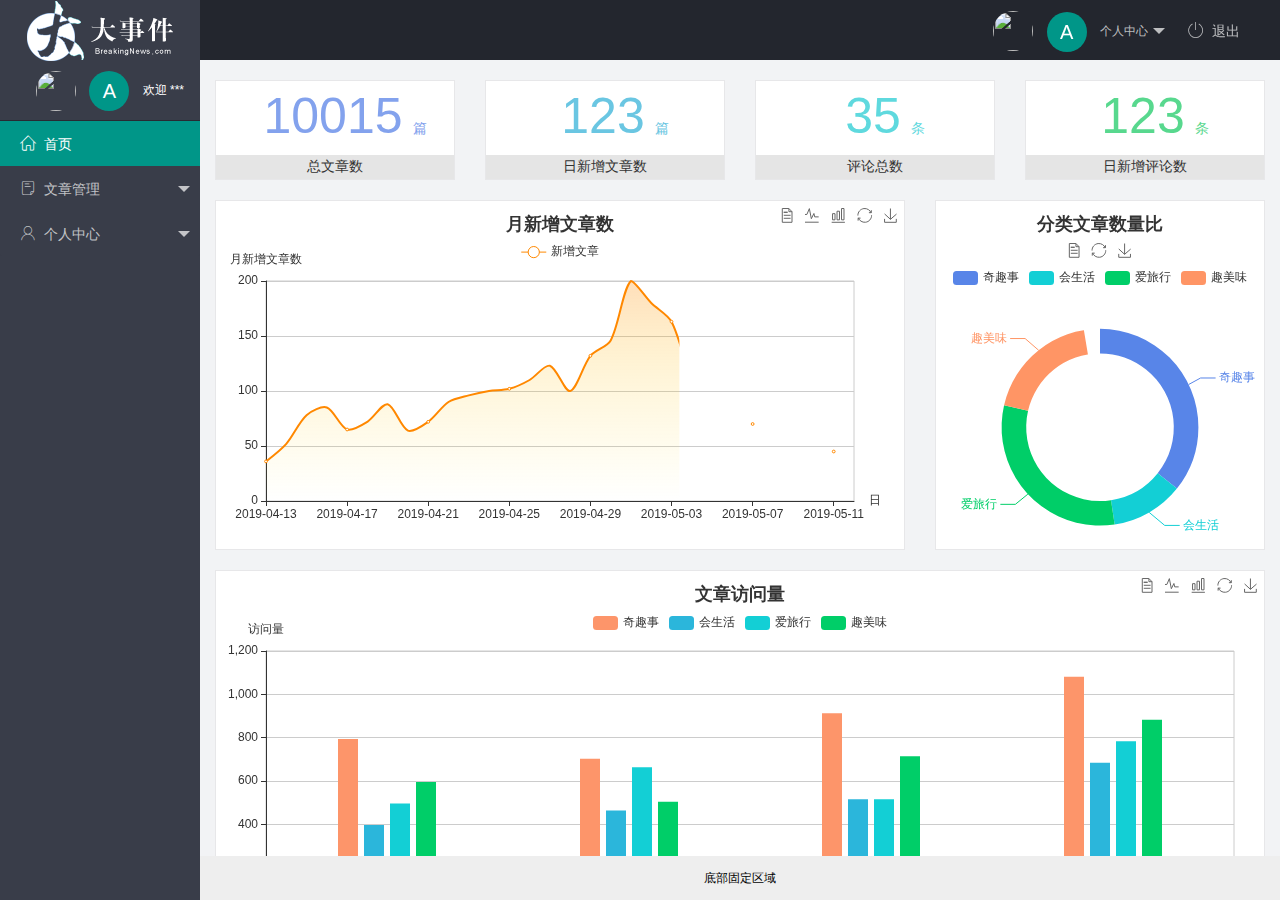
==== index.html @ 8ff50448 "完成了index.html的功能" ====
<!DOCTYPE html>
<html lang="en">

<head>
    <meta charset="UTF-8">
    <meta http-equiv="X-UA-Compatible" content="IE=edge">
    <meta name="viewport" content="width=device-width, initial-scale=1.0">
    <title>Document</title>
</head>

<body>
    <!DOCTYPE html>
    <html lang="en">

    <head>
        <meta charset="UTF-8" />
        <meta http-equiv="X-UA-Compatible" content="IE=edge" />
        <meta name="viewport" content="width=device-width, initial-scale=1.0" />
        <title>Document</title>
        <link rel="stylesheet" href="/assets/lib/layui/css/layui.css" />
        <link rel="stylesheet" href="/assets/fonts/iconfont.css">
        <link rel="stylesheet" href="/assets/css/index.css">
    </head>

    <body>
        <div class="layui-layout layui-layout-admin">
            <div class="layui-header">
                <div class="layui-logo layui-hide-xs layui-bg-black">
                    <img src="/assets/images/logo.png" alt="" />
                </div>

                <ul class="layui-nav layui-layout-right">
                    <li class="layui-nav-item layui-hide layui-show-md-inline-block">
                        <!-- 右侧导航栏上面头像 -->
                        <a href="javascript:;" class="userinfo">
                            <img src="http://t.cn/RCzsdCq" class="layui-nav-img" />
                            <span class="text-avatar">A</span>
                            个人中心
                        </a>
                        <dl class="layui-nav-child">
                            <dd><a href="">基本资料</a></dd>
                            <dd><a href="">更换头像</a></dd>
                            <dd><a href="">重置密码</a></dd>
                        </dl>
                    </li>
                    <li class="layui-nav-item" lay-header-event="menuRight" lay-unselect>
                        <a href="javascript:;" id="btnLogout"><span class="iconfont icon-tuichu"></span>退出</a>
                    </li>
                </ul>
            </div>

            <div class="layui-side layui-bg-black">
                <div class="layui-side-scroll">
                    <!-- 左侧侧边栏上面头像 -->
                    <div class="userinfo">
                        <img src="http://t.cn/RCzsdCq" class="layui-nav-img" />
                        <span class="text-avatar">A</span>
                        <span id="welcome">欢迎 ***</span>
                    </div>
                    <!-- 左侧导航区域（可配合layui已有的垂直导航） -->
                    <ul class="layui-nav layui-nav-tree" lay-shrink="all">
                        <li class="layui-nav-item layui-this"><a href="/home/dashboard.html" target="fm"><span
                                    class="iconfont icon-home"></span>首页</a></li>
                        <li class="layui-nav-item">
                            <a class="" href="javascript:;"><span class="iconfont icon-16"></span>文章管理</a>
                            <dl class="layui-nav-child">
                                <dd><a href="javascript:;"><i class="layui-icon layui-icon-app"></i>文章类别</a></dd>
                                <dd><a href="javascript:;"><i class="layui-icon layui-icon-app"></i>文章列表</a></dd>
                                <dd><a href="javascript:;"><i class="layui-icon layui-icon-app"></i>发布文章</a></dd>
                            </dl>
                        </li>
                        <li class="layui-nav-item">
                            <a href="javascript:;"><span class="iconfont icon-user"></span>个人中心</a>
                            <dl class="layui-nav-child">
                                <dd><a href="javascript:;"><i class="layui-icon layui-icon-app"></i>基本资料</a></dd>
                                <dd><a href="javascript:;"><i class="layui-icon layui-icon-app"></i>更换头像</a></dd>
                                <dd><a href="javascript:;"><i class="layui-icon layui-icon-app"></i>重置密码</a></dd>
                            </dl>
                        </li>
                    </ul>
                </div>
            </div>

            <div class="layui-body">
                <!-- 内容主体区域 -->
                <iframe name="fm" src="/home/dashboard.html" frameborder="0"></iframe>
            </div>

            <div class="layui-footer">
                <!-- 底部固定区域 -->
                底部固定区域
            </div>
        </div>
        <script src="/assets/lib/layui/layui.all.js"></script>
        <script src="/assets/lib/jquery.js"></script>
        <script src="/assets/js/baseAPI.js"></script>
        <script src="/assets/js/index.js"></script>
    </body>

    </html>
</body>

</html>
---- assets/lib/layui/css/layui.css ----
/** layui-v2.5.5 MIT License By https://www.layui.com */
 .layui-inline,img{display:inline-block;vertical-align:middle}h1,h2,h3,h4,h5,h6{font-weight:400}.layui-edge,.layui-header,.layui-inline,.layui-main{position:relative}.layui-body,.layui-edge,.layui-elip{overflow:hidden}.layui-btn,.layui-edge,.layui-inline,img{vertical-align:middle}.layui-btn,.layui-disabled,.layui-icon,.layui-unselect{-moz-user-select:none;-webkit-user-select:none;-ms-user-select:none}.layui-elip,.layui-form-checkbox span,.layui-form-pane .layui-form-label{text-overflow:ellipsis;white-space:nowrap}.layui-breadcrumb,.layui-tree-btnGroup{visibility:hidden}blockquote,body,button,dd,div,dl,dt,form,h1,h2,h3,h4,h5,h6,input,li,ol,p,pre,td,textarea,th,ul{margin:0;padding:0;-webkit-tap-highlight-color:rgba(0,0,0,0)}a:active,a:hover{outline:0}img{border:none}li{list-style:none}table{border-collapse:collapse;border-spacing:0}h4,h5,h6{font-size:100%}button,input,optgroup,option,select,textarea{font-family:inherit;font-size:inherit;font-style:inherit;font-weight:inherit;outline:0}pre{white-space:pre-wrap;white-space:-moz-pre-wrap;white-space:-pre-wrap;white-space:-o-pre-wrap;word-wrap:break-word}body{line-height:24px;font:14px Helvetica Neue,Helvetica,PingFang SC,Tahoma,Arial,sans-serif}hr{height:1px;margin:10px 0;border:0;clear:both}a{color:#333;text-decoration:none}a:hover{color:#777}a cite{font-style:normal;*cursor:pointer}.layui-border-box,.layui-border-box *{box-sizing:border-box}.layui-box,.layui-box *{box-sizing:content-box}.layui-clear{clear:both;*zoom:1}.layui-clear:after{content:'\20';clear:both;*zoom:1;display:block;height:0}.layui-inline{*display:inline;*zoom:1}.layui-edge{display:inline-block;width:0;height:0;border-width:6px;border-style:dashed;border-color:transparent}.layui-edge-top{top:-4px;border-bottom-color:#999;border-bottom-style:solid}.layui-edge-right{border-left-color:#999;border-left-style:solid}.layui-edge-bottom{top:2px;border-top-color:#999;border-top-style:solid}.layui-edge-left{border-right-color:#999;border-right-style:solid}.layui-disabled,.layui-disabled:hover{color:#d2d2d2!important;cursor:not-allowed!important}.layui-circle{border-radius:100%}.layui-show{display:block!important}.layui-hide{display:none!important}@font-face{font-family:layui-icon;src:url(../font/iconfont.eot?v=250);src:url(../font/iconfont.eot?v=250#iefix) format('embedded-opentype'),url(../font/iconfont.woff2?v=250) format('woff2'),url(../font/iconfont.woff?v=250) format('woff'),url(../font/iconfont.ttf?v=250) format('truetype'),url(../font/iconfont.svg?v=250#layui-icon) format('svg')}.layui-icon{font-family:layui-icon!important;font-size:16px;font-style:normal;-webkit-font-smoothing:antialiased;-moz-osx-font-smoothing:grayscale}.layui-icon-reply-fill:before{content:"\e611"}.layui-icon-set-fill:before{content:"\e614"}.layui-icon-menu-fill:before{content:"\e60f"}.layui-icon-search:before{content:"\e615"}.layui-icon-share:before{content:"\e641"}.layui-icon-set-sm:before{content:"\e620"}.layui-icon-engine:before{content:"\e628"}.layui-icon-close:before{content:"\1006"}.layui-icon-close-fill:before{content:"\1007"}.layui-icon-chart-screen:before{content:"\e629"}.layui-icon-star:before{content:"\e600"}.layui-icon-circle-dot:before{content:"\e617"}.layui-icon-chat:before{content:"\e606"}.layui-icon-release:before{content:"\e609"}.layui-icon-list:before{content:"\e60a"}.layui-icon-chart:before{content:"\e62c"}.layui-icon-ok-circle:before{content:"\1005"}.layui-icon-layim-theme:before{content:"\e61b"}.layui-icon-table:before{content:"\e62d"}.layui-icon-right:before{content:"\e602"}.layui-icon-left:before{content:"\e603"}.layui-icon-cart-simple:before{content:"\e698"}.layui-icon-face-cry:before{content:"\e69c"}.layui-icon-face-smile:before{content:"\e6af"}.layui-icon-survey:before{content:"\e6b2"}.layui-icon-tree:before{content:"\e62e"}.layui-icon-upload-circle:before{content:"\e62f"}.layui-icon-add-circle:before{content:"\e61f"}.layui-icon-download-circle:before{content:"\e601"}.layui-icon-templeate-1:before{content:"\e630"}.layui-icon-util:before{content:"\e631"}.layui-icon-face-surprised:before{content:"\e664"}.layui-icon-edit:before{content:"\e642"}.layui-icon-speaker:before{content:"\e645"}.layui-icon-down:before{content:"\e61a"}.layui-icon-file:before{content:"\e621"}.layui-icon-layouts:before{content:"\e632"}.layui-icon-rate-half:before{content:"\e6c9"}.layui-icon-add-circle-fine:before{content:"\e608"}.layui-icon-prev-circle:before{content:"\e633"}.layui-icon-read:before{content:"\e705"}.layui-icon-404:before{content:"\e61c"}.layui-icon-carousel:before{content:"\e634"}.layui-icon-help:before{content:"\e607"}.layui-icon-code-circle:before{content:"\e635"}.layui-icon-water:before{content:"\e636"}.layui-icon-username:before{content:"\e66f"}.layui-icon-find-fill:before{content:"\e670"}.layui-icon-about:before{content:"\e60b"}.layui-icon-location:before{content:"\e715"}.layui-icon-up:before{content:"\e619"}.layui-icon-pause:before{content:"\e651"}.layui-icon-date:before{content:"\e637"}.layui-icon-layim-uploadfile:before{content:"\e61d"}.layui-icon-delete:before{content:"\e640"}.layui-icon-play:before{content:"\e652"}.layui-icon-top:before{content:"\e604"}.layui-icon-friends:before{content:"\e612"}.layui-icon-refresh-3:before{content:"\e9aa"}.layui-icon-ok:before{content:"\e605"}.layui-icon-layer:before{content:"\e638"}.layui-icon-face-smile-fine:before{content:"\e60c"}.layui-icon-dollar:before{content:"\e659"}.layui-icon-group:before{content:"\e613"}.layui-icon-layim-download:before{content:"\e61e"}.layui-icon-picture-fine:before{content:"\e60d"}.layui-icon-link:before{content:"\e64c"}.layui-icon-diamond:before{content:"\e735"}.layui-icon-log:before{content:"\e60e"}.layui-icon-rate-solid:before{content:"\e67a"}.layui-icon-fonts-del:before{content:"\e64f"}.layui-icon-unlink:before{content:"\e64d"}.layui-icon-fonts-clear:before{content:"\e639"}.layui-icon-triangle-r:before{content:"\e623"}.layui-icon-circle:before{content:"\e63f"}.layui-icon-radio:before{content:"\e643"}.layui-icon-align-center:before{content:"\e647"}.layui-icon-align-right:before{content:"\e648"}.layui-icon-align-left:before{content:"\e649"}.layui-icon-loading-1:before{content:"\e63e"}.layui-icon-return:before{content:"\e65c"}.layui-icon-fonts-strong:before{content:"\e62b"}.layui-icon-upload:before{content:"\e67c"}.layui-icon-dialogue:before{content:"\e63a"}.layui-icon-video:before{content:"\e6ed"}.layui-icon-headset:before{content:"\e6fc"}.layui-icon-cellphone-fine:before{content:"\e63b"}.layui-icon-add-1:before{content:"\e654"}.layui-icon-face-smile-b:before{content:"\e650"}.layui-icon-fonts-html:before{content:"\e64b"}.layui-icon-form:before{content:"\e63c"}.layui-icon-cart:before{content:"\e657"}.layui-icon-camera-fill:before{content:"\e65d"}.layui-icon-tabs:before{content:"\e62a"}.layui-icon-fonts-code:before{content:"\e64e"}.layui-icon-fire:before{content:"\e756"}.layui-icon-set:before{content:"\e716"}.layui-icon-fonts-u:before{content:"\e646"}.layui-icon-triangle-d:before{content:"\e625"}.layui-icon-tips:before{content:"\e702"}.layui-icon-picture:before{content:"\e64a"}.layui-icon-more-vertical:before{content:"\e671"}.layui-icon-flag:before{content:"\e66c"}.layui-icon-loading:before{content:"\e63d"}.layui-icon-fonts-i:before{content:"\e644"}.layui-icon-refresh-1:before{content:"\e666"}.layui-icon-rmb:before{content:"\e65e"}.layui-icon-home:before{content:"\e68e"}.layui-icon-user:before{content:"\e770"}.layui-icon-notice:before{content:"\e667"}.layui-icon-login-weibo:before{content:"\e675"}.layui-icon-voice:before{content:"\e688"}.layui-icon-upload-drag:before{content:"\e681"}.layui-icon-login-qq:before{content:"\e676"}.layui-icon-snowflake:before{content:"\e6b1"}.layui-icon-file-b:before{content:"\e655"}.layui-icon-template:before{content:"\e663"}.layui-icon-auz:before{content:"\e672"}.layui-icon-console:before{content:"\e665"}.layui-icon-app:before{content:"\e653"}.layui-icon-prev:before{content:"\e65a"}.layui-icon-website:before{content:"\e7ae"}.layui-icon-next:before{content:"\e65b"}.layui-icon-component:before{content:"\e857"}.layui-icon-more:before{content:"\e65f"}.layui-icon-login-wechat:before{content:"\e677"}.layui-icon-shrink-right:before{content:"\e668"}.layui-icon-spread-left:before{content:"\e66b"}.layui-icon-camera:before{content:"\e660"}.layui-icon-note:before{content:"\e66e"}.layui-icon-refresh:before{content:"\e669"}.layui-icon-female:before{content:"\e661"}.layui-icon-male:before{content:"\e662"}.layui-icon-password:before{content:"\e673"}.layui-icon-senior:before{content:"\e674"}.layui-icon-theme:before{content:"\e66a"}.layui-icon-tread:before{content:"\e6c5"}.layui-icon-praise:before{content:"\e6c6"}.layui-icon-star-fill:before{content:"\e658"}.layui-icon-rate:before{content:"\e67b"}.layui-icon-template-1:before{content:"\e656"}.layui-icon-vercode:before{content:"\e679"}.layui-icon-cellphone:before{content:"\e678"}.layui-icon-screen-full:before{content:"\e622"}.layui-icon-screen-restore:before{content:"\e758"}.layui-icon-cols:before{content:"\e610"}.layui-icon-export:before{content:"\e67d"}.layui-icon-print:before{content:"\e66d"}.layui-icon-slider:before{content:"\e714"}.layui-icon-addition:before{content:"\e624"}.layui-icon-subtraction:before{content:"\e67e"}.layui-icon-service:before{content:"\e626"}.layui-icon-transfer:before{content:"\e691"}.layui-main{width:1140px;margin:0 auto}.layui-header{z-index:1000;height:60px}.layui-header a:hover{transition:all .5s;-webkit-transition:all .5s}.layui-side{position:fixed;left:0;top:0;bottom:0;z-index:999;width:200px;overflow-x:hidden}.layui-side-scroll{position:relative;width:220px;height:100%;overflow-x:hidden}.layui-body{position:absolute;left:200px;right:0;top:0;bottom:0;z-index:998;width:auto;overflow-y:auto;box-sizing:border-box}.layui-layout-body{overflow:hidden}.layui-layout-admin .layui-header{background-color:#23262E}.layui-layout-admin .layui-side{top:60px;width:200px;overflow-x:hidden}.layui-layout-admin .layui-body{position:fixed;top:60px;bottom:44px}.layui-layout-admin .layui-main{width:auto;margin:0 15px}.layui-layout-admin .layui-footer{position:fixed;left:200px;right:0;bottom:0;height:44px;line-height:44px;padding:0 15px;background-color:#eee}.layui-layout-admin .layui-logo{position:absolute;left:0;top:0;width:200px;height:100%;line-height:60px;text-align:center;color:#009688;font-size:16px}.layui-layout-admin .layui-header .layui-nav{background:0 0}.layui-layout-left{position:absolute!important;left:200px;top:0}.layui-layout-right{position:absolute!important;right:0;top:0}.layui-container{position:relative;margin:0 auto;padding:0 15px;box-sizing:border-box}.layui-fluid{position:relative;margin:0 auto;padding:0 15px}.layui-row:after,.layui-row:before{content:'';display:block;clear:both}.layui-col-lg1,.layui-col-lg10,.layui-col-lg11,.layui-col-lg12,.layui-col-lg2,.layui-col-lg3,.layui-col-lg4,.layui-col-lg5,.layui-col-lg6,.layui-col-lg7,.layui-col-lg8,.layui-col-lg9,.layui-col-md1,.layui-col-md10,.layui-col-md11,.layui-col-md12,.layui-col-md2,.layui-col-md3,.layui-col-md4,.layui-col-md5,.layui-col-md6,.layui-col-md7,.layui-col-md8,.layui-col-md9,.layui-col-sm1,.layui-col-sm10,.layui-col-sm11,.layui-col-sm12,.layui-col-sm2,.layui-col-sm3,.layui-col-sm4,.layui-col-sm5,.layui-col-sm6,.layui-col-sm7,.layui-col-sm8,.layui-col-sm9,.layui-col-xs1,.layui-col-xs10,.layui-col-xs11,.layui-col-xs12,.layui-col-xs2,.layui-col-xs3,.layui-col-xs4,.layui-col-xs5,.layui-col-xs6,.layui-col-xs7,.layui-col-xs8,.layui-col-xs9{position:relative;display:block;box-sizing:border-box}.layui-col-xs1,.layui-col-xs10,.layui-col-xs11,.layui-col-xs12,.layui-col-xs2,.layui-col-xs3,.layui-col-xs4,.layui-col-xs5,.layui-col-xs6,.layui-col-xs7,.layui-col-xs8,.layui-col-xs9{float:left}.layui-col-xs1{width:8.33333333%}.layui-col-xs2{width:16.66666667%}.layui-col-xs3{width:25%}.layui-col-xs4{width:33.33333333%}.layui-col-xs5{width:41.66666667%}.layui-col-xs6{width:50%}.layui-col-xs7{width:58.33333333%}.layui-col-xs8{width:66.66666667%}.layui-col-xs9{width:75%}.layui-col-xs10{width:83.33333333%}.layui-col-xs11{width:91.66666667%}.layui-col-xs12{width:100%}.layui-col-xs-offset1{margin-left:8.33333333%}.layui-col-xs-offset2{margin-left:16.66666667%}.layui-col-xs-offset3{margin-left:25%}.layui-col-xs-offset4{margin-left:33.33333333%}.layui-col-xs-offset5{margin-left:41.66666667%}.layui-col-xs-offset6{margin-left:50%}.layui-col-xs-offset7{margin-left:58.33333333%}.layui-col-xs-offset8{margin-left:66.66666667%}.layui-col-xs-offset9{margin-left:75%}.layui-col-xs-offset10{margin-left:83.33333333%}.layui-col-xs-offset11{margin-left:91.66666667%}.layui-col-xs-offset12{margin-left:100%}@media screen and (max-width:768px){.layui-hide-xs{display:none!important}.layui-show-xs-block{display:block!important}.layui-show-xs-inline{display:inline!important}.layui-show-xs-inline-block{display:inline-block!important}}@media screen and (min-width:768px){.layui-container{width:750px}.layui-hide-sm{display:none!important}.layui-show-sm-block{display:block!important}.layui-show-sm-inline{display:inline!important}.layui-show-sm-inline-block{display:inline-block!important}.layui-col-sm1,.layui-col-sm10,.layui-col-sm11,.layui-col-sm12,.layui-col-sm2,.layui-col-sm3,.layui-col-sm4,.layui-col-sm5,.layui-col-sm6,.layui-col-sm7,.layui-col-sm8,.layui-col-sm9{float:left}.layui-col-sm1{width:8.33333333%}.layui-col-sm2{width:16.66666667%}.layui-col-sm3{width:25%}.layui-col-sm4{width:33.33333333%}.layui-col-sm5{width:41.66666667%}.layui-col-sm6{width:50%}.layui-col-sm7{width:58.33333333%}.layui-col-sm8{width:66.66666667%}.layui-col-sm9{width:75%}.layui-col-sm10{width:83.33333333%}.layui-col-sm11{width:91.66666667%}.layui-col-sm12{width:100%}.layui-col-sm-offset1{margin-left:8.33333333%}.layui-col-sm-offset2{margin-left:16.66666667%}.layui-col-sm-offset3{margin-left:25%}.layui-col-sm-offset4{margin-left:33.33333333%}.layui-col-sm-offset5{margin-left:41.66666667%}.layui-col-sm-offset6{margin-left:50%}.layui-col-sm-offset7{margin-left:58.33333333%}.layui-col-sm-offset8{margin-left:66.66666667%}.layui-col-sm-offset9{margin-left:75%}.layui-col-sm-offset10{margin-left:83.33333333%}.layui-col-sm-offset11{margin-left:91.66666667%}.layui-col-sm-offset12{margin-left:100%}}@media screen and (min-width:992px){.layui-container{width:970px}.layui-hide-md{display:none!important}.layui-show-md-block{display:block!important}.layui-show-md-inline{display:inline!important}.layui-show-md-inline-block{display:inline-block!important}.layui-col-md1,.layui-col-md10,.layui-col-md11,.layui-col-md12,.layui-col-md2,.layui-col-md3,.layui-col-md4,.layui-col-md5,.layui-col-md6,.layui-col-md7,.layui-col-md8,.layui-col-md9{float:left}.layui-col-md1{width:8.33333333%}.layui-col-md2{width:16.66666667%}.layui-col-md3{width:25%}.layui-col-md4{width:33.33333333%}.layui-col-md5{width:41.66666667%}.layui-col-md6{width:50%}.layui-col-md7{width:58.33333333%}.layui-col-md8{width:66.66666667%}.layui-col-md9{width:75%}.layui-col-md10{width:83.33333333%}.layui-col-md11{width:91.66666667%}.layui-col-md12{width:100%}.layui-col-md-offset1{margin-left:8.33333333%}.layui-col-md-offset2{margin-left:16.66666667%}.layui-col-md-offset3{margin-left:25%}.layui-col-md-offset4{margin-left:33.33333333%}.layui-col-md-offset5{margin-left:41.66666667%}.layui-col-md-offset6{margin-left:50%}.layui-col-md-offset7{margin-left:58.33333333%}.layui-col-md-offset8{margin-left:66.66666667%}.layui-col-md-offset9{margin-left:75%}.layui-col-md-offset10{margin-left:83.33333333%}.layui-col-md-offset11{margin-left:91.66666667%}.layui-col-md-offset12{margin-left:100%}}@media screen and (min-width:1200px){.layui-container{width:1170px}.layui-hide-lg{display:none!important}.layui-show-lg-block{display:block!important}.layui-show-lg-inline{display:inline!important}.layui-show-lg-inline-block{display:inline-block!important}.layui-col-lg1,.layui-col-lg10,.layui-col-lg11,.layui-col-lg12,.layui-col-lg2,.layui-col-lg3,.layui-col-lg4,.layui-col-lg5,.layui-col-lg6,.layui-col-lg7,.layui-col-lg8,.layui-col-lg9{float:left}.layui-col-lg1{width:8.33333333%}.layui-col-lg2{width:16.66666667%}.layui-col-lg3{width:25%}.layui-col-lg4{width:33.33333333%}.layui-col-lg5{width:41.66666667%}.layui-col-lg6{width:50%}.layui-col-lg7{width:58.33333333%}.layui-col-lg8{width:66.66666667%}.layui-col-lg9{width:75%}.layui-col-lg10{width:83.33333333%}.layui-col-lg11{width:91.66666667%}.layui-col-lg12{width:100%}.layui-col-lg-offset1{margin-left:8.33333333%}.layui-col-lg-offset2{margin-left:16.66666667%}.layui-col-lg-offset3{margin-left:25%}.layui-col-lg-offset4{margin-left:33.33333333%}.layui-col-lg-offset5{margin-left:41.66666667%}.layui-col-lg-offset6{margin-left:50%}.layui-col-lg-offset7{margin-left:58.33333333%}.layui-col-lg-offset8{margin-left:66.66666667%}.layui-col-lg-offset9{margin-left:75%}.layui-col-lg-offset10{margin-left:83.33333333%}.layui-col-lg-offset11{margin-left:91.66666667%}.layui-col-lg-offset12{margin-left:100%}}.layui-col-space1{margin:-.5px}.layui-col-space1>*{padding:.5px}.layui-col-space3{margin:-1.5px}.layui-col-space3>*{padding:1.5px}.layui-col-space5{margin:-2.5px}.layui-col-space5>*{padding:2.5px}.layui-col-space8{margin:-3.5px}.layui-col-space8>*{padding:3.5px}.layui-col-space10{margin:-5px}.layui-col-space10>*{padding:5px}.layui-col-space12{margin:-6px}.layui-col-space12>*{padding:6px}.layui-col-space15{margin:-7.5px}.layui-col-space15>*{padding:7.5px}.layui-col-space18{margin:-9px}.layui-col-space18>*{padding:9px}.layui-col-space20{margin:-10px}.layui-col-space20>*{padding:10px}.layui-col-space22{margin:-11px}.layui-col-space22>*{padding:11px}.layui-col-space25{margin:-12.5px}.layui-col-space25>*{padding:12.5px}.layui-col-space30{margin:-15px}.layui-col-space30>*{padding:15px}.layui-btn,.layui-input,.layui-select,.layui-textarea,.layui-upload-button{outline:0;-webkit-appearance:none;transition:all .3s;-webkit-transition:all .3s;box-sizing:border-box}.layui-elem-quote{margin-bottom:10px;padding:15px;line-height:22px;border-left:5px solid #009688;border-radius:0 2px 2px 0;background-color:#f2f2f2}.layui-quote-nm{border-style:solid;border-width:1px 1px 1px 5px;background:0 0}.layui-elem-field{margin-bottom:10px;padding:0;border-width:1px;border-style:solid}.layui-elem-field legend{margin-left:20px;padding:0 10px;font-size:20px;font-weight:300}.layui-field-title{margin:10px 0 20px;border-width:1px 0 0}.layui-field-box{padding:10px 15px}.layui-field-title .layui-field-box{padding:10px 0}.layui-progress{position:relative;height:6px;border-radius:20px;background-color:#e2e2e2}.layui-progress-bar{position:absolute;left:0;top:0;width:0;max-width:100%;height:6px;border-radius:20px;text-align:right;background-color:#5FB878;transition:all .3s;-webkit-transition:all .3s}.layui-progress-big,.layui-progress-big .layui-progress-bar{height:18px;line-height:18px}.layui-progress-text{position:relative;top:-20px;line-height:18px;font-size:12px;color:#666}.layui-progress-big .layui-progress-text{position:static;padding:0 10px;color:#fff}.layui-collapse{border-width:1px;border-style:solid;border-radius:2px}.layui-colla-content,.layui-colla-item{border-top-width:1px;border-top-style:solid}.layui-colla-item:first-child{border-top:none}.layui-colla-title{position:relative;height:42px;line-height:42px;padding:0 15px 0 35px;color:#333;background-color:#f2f2f2;cursor:pointer;font-size:14px;overflow:hidden}.layui-colla-content{display:none;padding:10px 15px;line-height:22px;color:#666}.layui-colla-icon{position:absolute;left:15px;top:0;font-size:14px}.layui-card{margin-bottom:15px;border-radius:2px;background-color:#fff;box-shadow:0 1px 2px 0 rgba(0,0,0,.05)}.layui-card:last-child{margin-bottom:0}.layui-card-header{position:relative;height:42px;line-height:42px;padding:0 15px;border-bottom:1px solid #f6f6f6;color:#333;border-radius:2px 2px 0 0;font-size:14px}.layui-bg-black,.layui-bg-blue,.layui-bg-cyan,.layui-bg-green,.layui-bg-orange,.layui-bg-red{color:#fff!important}.layui-card-body{position:relative;padding:10px 15px;line-height:24px}.layui-card-body[pad15]{padding:15px}.layui-card-body[pad20]{padding:20px}.layui-card-body .layui-table{margin:5px 0}.layui-card .layui-tab{margin:0}.layui-panel-window{position:relative;padding:15px;border-radius:0;border-top:5px solid #E6E6E6;background-color:#fff}.layui-auxiliar-moving{position:fixed;left:0;right:0;top:0;bottom:0;width:100%;height:100%;background:0 0;z-index:9999999999}.layui-form-label,.layui-form-mid,.layui-form-select,.layui-input-block,.layui-input-inline,.layui-textarea{position:relative}.layui-bg-red{background-color:#FF5722!important}.layui-bg-orange{background-color:#FFB800!important}.layui-bg-green{background-color:#009688!important}.layui-bg-cyan{background-color:#2F4056!important}.layui-bg-blue{background-color:#1E9FFF!important}.layui-bg-black{background-color:#393D49!important}.layui-bg-gray{background-color:#eee!important;color:#666!important}.layui-badge-rim,.layui-colla-content,.layui-colla-item,.layui-collapse,.layui-elem-field,.layui-form-pane .layui-form-item[pane],.layui-form-pane .layui-form-label,.layui-input,.layui-layedit,.layui-layedit-tool,.layui-quote-nm,.layui-select,.layui-tab-bar,.layui-tab-card,.layui-tab-title,.layui-tab-title .layui-this:after,.layui-textarea{border-color:#e6e6e6}.layui-timeline-item:before,hr{background-color:#e6e6e6}.layui-text{line-height:22px;font-size:14px;color:#666}.layui-text h1,.layui-text h2,.layui-text h3{font-weight:500;color:#333}.layui-text h1{font-size:30px}.layui-text h2{font-size:24px}.layui-text h3{font-size:18px}.layui-text a:not(.layui-btn){color:#01AAED}.layui-text a:not(.layui-btn):hover{text-decoration:underline}.layui-text ul{padding:5px 0 5px 15px}.layui-text ul li{margin-top:5px;list-style-type:disc}.layui-text em,.layui-word-aux{color:#999!important;padding:0 5px!important}.layui-btn{display:inline-block;height:38px;line-height:38px;padding:0 18px;background-color:#009688;color:#fff;white-space:nowrap;text-align:center;font-size:14px;border:none;border-radius:2px;cursor:pointer}.layui-btn:hover{opacity:.8;filter:alpha(opacity=80);color:#fff}.layui-btn:active{opacity:1;filter:alpha(opacity=100)}.layui-btn+.layui-btn{margin-left:10px}.layui-btn-container{font-size:0}.layui-btn-container .layui-btn{margin-right:10px;margin-bottom:10px}.layui-btn-container .layui-btn+.layui-btn{margin-left:0}.layui-table .layui-btn-container .layui-btn{margin-bottom:9px}.layui-btn-radius{border-radius:100px}.layui-btn .layui-icon{margin-right:3px;font-size:18px;vertical-align:bottom;vertical-align:middle\9}.layui-btn-primary{border:1px solid #C9C9C9;background-color:#fff;color:#555}.layui-btn-primary:hover{border-color:#009688;color:#333}.layui-btn-normal{background-color:#1E9FFF}.layui-btn-warm{background-color:#FFB800}.layui-btn-danger{background-color:#FF5722}.layui-btn-checked{background-color:#5FB878}.layui-btn-disabled,.layui-btn-disabled:active,.layui-btn-disabled:hover{border:1px solid #e6e6e6;background-color:#FBFBFB;color:#C9C9C9;cursor:not-allowed;opacity:1}.layui-btn-lg{height:44px;line-height:44px;padding:0 25px;font-size:16px}.layui-btn-sm{height:30px;line-height:30px;padding:0 10px;font-size:12px}.layui-btn-sm i{font-size:16px!important}.layui-btn-xs{height:22px;line-height:22px;padding:0 5px;font-size:12px}.layui-btn-xs i{font-size:14px!important}.layui-btn-group{display:inline-block;vertical-align:middle;font-size:0}.layui-btn-group .layui-btn{margin-left:0!important;margin-right:0!important;border-left:1px solid rgba(255,255,255,.5);border-radius:0}.layui-btn-group .layui-btn-primary{border-left:none}.layui-btn-group .layui-btn-primary:hover{border-color:#C9C9C9;color:#009688}.layui-btn-group .layui-btn:first-child{border-left:none;border-radius:2px 0 0 2px}.layui-btn-group .layui-btn-primary:first-child{border-left:1px solid #c9c9c9}.layui-btn-group .layui-btn:last-child{border-radius:0 2px 2px 0}.layui-btn-group .layui-btn+.layui-btn{margin-left:0}.layui-btn-group+.layui-btn-group{margin-left:10px}.layui-btn-fluid{width:100%}.layui-input,.layui-select,.layui-textarea{height:38px;line-height:1.3;line-height:38px\9;border-width:1px;border-style:solid;background-color:#fff;border-radius:2px}.layui-input::-webkit-input-placeholder,.layui-select::-webkit-input-placeholder,.layui-textarea::-webkit-input-placeholder{line-height:1.3}.layui-input,.layui-textarea{display:block;width:100%;padding-left:10px}.layui-input:hover,.layui-textarea:hover{border-color:#D2D2D2!important}.layui-input:focus,.layui-textarea:focus{border-color:#C9C9C9!important}.layui-textarea{min-height:100px;height:auto;line-height:20px;padding:6px 10px;resize:vertical}.layui-select{padding:0 10px}.layui-form input[type=checkbox],.layui-form input[type=radio],.layui-form select{display:none}.layui-form [lay-ignore]{display:initial}.layui-form-item{margin-bottom:15px;clear:both;*zoom:1}.layui-form-item:after{content:'\20';clear:both;*zoom:1;display:block;height:0}.layui-form-label{float:left;display:block;padding:9px 15px;width:80px;font-weight:400;line-height:20px;text-align:right}.layui-form-label-col{display:block;float:none;padding:9px 0;line-height:20px;text-align:left}.layui-form-item .layui-inline{margin-bottom:5px;margin-right:10px}.layui-input-block{margin-left:110px;min-height:36px}.layui-input-inline{display:inline-block;vertical-align:middle}.layui-form-item .layui-input-inline{float:left;width:190px;margin-right:10px}.layui-form-text .layui-input-inline{width:auto}.layui-form-mid{float:left;display:block;padding:9px 0!important;line-height:20px;margin-right:10px}.layui-form-danger+.layui-form-select .layui-input,.layui-form-danger:focus{border-color:#FF5722!important}.layui-form-select .layui-input{padding-right:30px;cursor:pointer}.layui-form-select .layui-edge{position:absolute;right:10px;top:50%;margin-top:-3px;cursor:pointer;border-width:6px;border-top-color:#c2c2c2;border-top-style:solid;transition:all .3s;-webkit-transition:all .3s}.layui-form-select dl{display:none;position:absolute;left:0;top:42px;padding:5px 0;z-index:899;min-width:100%;border:1px solid #d2d2d2;max-height:300px;overflow-y:auto;background-color:#fff;border-radius:2px;box-shadow:0 2px 4px rgba(0,0,0,.12);box-sizing:border-box}.layui-form-select dl dd,.layui-form-select dl dt{padding:0 10px;line-height:36px;white-space:nowrap;overflow:hidden;text-overflow:ellipsis}.layui-form-select dl dt{font-size:12px;color:#999}.layui-form-select dl dd{cursor:pointer}.layui-form-select dl dd:hover{background-color:#f2f2f2;-webkit-transition:.5s all;transition:.5s all}.layui-form-select .layui-select-group dd{padding-left:20px}.layui-form-select dl dd.layui-select-tips{padding-left:10px!important;color:#999}.layui-form-select dl dd.layui-this{background-color:#5FB878;color:#fff}.layui-form-checkbox,.layui-form-select dl dd.layui-disabled{background-color:#fff}.layui-form-selected dl{display:block}.layui-form-checkbox,.layui-form-checkbox *,.layui-form-switch{display:inline-block;vertical-align:middle}.layui-form-selected .layui-edge{margin-top:-9px;-webkit-transform:rotate(180deg);transform:rotate(180deg);margin-top:-3px\9}:root .layui-form-selected .layui-edge{margin-top:-9px\0/IE9}.layui-form-selectup dl{top:auto;bottom:42px}.layui-select-none{margin:5px 0;text-align:center;color:#999}.layui-select-disabled .layui-disabled{border-color:#eee!important}.layui-select-disabled .layui-edge{border-top-color:#d2d2d2}.layui-form-checkbox{position:relative;height:30px;line-height:30px;margin-right:10px;padding-right:30px;cursor:pointer;font-size:0;-webkit-transition:.1s linear;transition:.1s linear;box-sizing:border-box}.layui-form-checkbox span{padding:0 10px;height:100%;font-size:14px;border-radius:2px 0 0 2px;background-color:#d2d2d2;color:#fff;overflow:hidden}.layui-form-checkbox:hover span{background-color:#c2c2c2}.layui-form-checkbox i{position:absolute;right:0;top:0;width:30px;height:28px;border:1px solid #d2d2d2;border-left:none;border-radius:0 2px 2px 0;color:#fff;font-size:20px;text-align:center}.layui-form-checkbox:hover i{border-color:#c2c2c2;color:#c2c2c2}.layui-form-checked,.layui-form-checked:hover{border-color:#5FB878}.layui-form-checked span,.layui-form-checked:hover span{background-color:#5FB878}.layui-form-checked i,.layui-form-checked:hover i{color:#5FB878}.layui-form-item .layui-form-checkbox{margin-top:4px}.layui-form-checkbox[lay-skin=primary]{height:auto!important;line-height:normal!important;min-width:18px;min-height:18px;border:none!important;margin-right:0;padding-left:28px;padding-right:0;background:0 0}.layui-form-checkbox[lay-skin=primary] span{padding-left:0;padding-right:15px;line-height:18px;background:0 0;color:#666}.layui-form-checkbox[lay-skin=primary] i{right:auto;left:0;width:16px;height:16px;line-height:16px;border:1px solid #d2d2d2;font-size:12px;border-radius:2px;background-color:#fff;-webkit-transition:.1s linear;transition:.1s linear}.layui-form-checkbox[lay-skin=primary]:hover i{border-color:#5FB878;color:#fff}.layui-form-checked[lay-skin=primary] i{border-color:#5FB878!important;background-color:#5FB878;color:#fff}.layui-checkbox-disbaled[lay-skin=primary] span{background:0 0!important;color:#c2c2c2}.layui-checkbox-disbaled[lay-skin=primary]:hover i{border-color:#d2d2d2}.layui-form-item .layui-form-checkbox[lay-skin=primary]{margin-top:10px}.layui-form-switch{position:relative;height:22px;line-height:22px;min-width:35px;padding:0 5px;margin-top:8px;border:1px solid #d2d2d2;border-radius:20px;cursor:pointer;background-color:#fff;-webkit-transition:.1s linear;transition:.1s linear}.layui-form-switch i{position:absolute;left:5px;top:3px;width:16px;height:16px;border-radius:20px;background-color:#d2d2d2;-webkit-transition:.1s linear;transition:.1s linear}.layui-form-switch em{position:relative;top:0;width:25px;margin-left:21px;padding:0!important;text-align:center!important;color:#999!important;font-style:normal!important;font-size:12px}.layui-form-onswitch{border-color:#5FB878;background-color:#5FB878}.layui-checkbox-disbaled,.layui-checkbox-disbaled i{border-color:#e2e2e2!important}.layui-form-onswitch i{left:100%;margin-left:-21px;background-color:#fff}.layui-form-onswitch em{margin-left:5px;margin-right:21px;color:#fff!important}.layui-checkbox-disbaled span{background-color:#e2e2e2!important}.layui-checkbox-disbaled:hover i{color:#fff!important}[lay-radio]{display:none}.layui-form-radio,.layui-form-radio *{display:inline-block;vertical-align:middle}.layui-form-radio{line-height:28px;margin:6px 10px 0 0;padding-right:10px;cursor:pointer;font-size:0}.layui-form-radio *{font-size:14px}.layui-form-radio>i{margin-right:8px;font-size:22px;color:#c2c2c2}.layui-form-radio>i:hover,.layui-form-radioed>i{color:#5FB878}.layui-radio-disbaled>i{color:#e2e2e2!important}.layui-form-pane .layui-form-label{width:110px;padding:8px 15px;height:38px;line-height:20px;border-width:1px;border-style:solid;border-radius:2px 0 0 2px;text-align:center;background-color:#FBFBFB;overflow:hidden;box-sizing:border-box}.layui-form-pane .layui-input-inline{margin-left:-1px}.layui-form-pane .layui-input-block{margin-left:110px;left:-1px}.layui-form-pane .layui-input{border-radius:0 2px 2px 0}.layui-form-pane .layui-form-text .layui-form-label{float:none;width:100%;border-radius:2px;box-sizing:border-box;text-align:left}.layui-form-pane .layui-form-text .layui-input-inline{display:block;margin:0;top:-1px;clear:both}.layui-form-pane .layui-form-text .layui-input-block{margin:0;left:0;top:-1px}.layui-form-pane .layui-form-text .layui-textarea{min-height:100px;border-radius:0 0 2px 2px}.layui-form-pane .layui-form-checkbox{margin:4px 0 4px 10px}.layui-form-pane .layui-form-radio,.layui-form-pane .layui-form-switch{margin-top:6px;margin-left:10px}.layui-form-pane .layui-form-item[pane]{position:relative;border-width:1px;border-style:solid}.layui-form-pane .layui-form-item[pane] .layui-form-label{position:absolute;left:0;top:0;height:100%;border-width:0 1px 0 0}.layui-form-pane .layui-form-item[pane] .layui-input-inline{margin-left:110px}@media screen and (max-width:450px){.layui-form-item .layui-form-label{text-overflow:ellipsis;overflow:hidden;white-space:nowrap}.layui-form-item .layui-inline{display:block;margin-right:0;margin-bottom:20px;clear:both}.layui-form-item .layui-inline:after{content:'\20';clear:both;display:block;height:0}.layui-form-item .layui-input-inline{display:block;float:none;left:-3px;width:auto;margin:0 0 10px 112px}.layui-form-item .layui-input-inline+.layui-form-mid{margin-left:110px;top:-5px;padding:0}.layui-form-item .layui-form-checkbox{margin-right:5px;margin-bottom:5px}}.layui-layedit{border-width:1px;border-style:solid;border-radius:2px}.layui-layedit-tool{padding:3px 5px;border-bottom-width:1px;border-bottom-style:solid;font-size:0}.layedit-tool-fixed{position:fixed;top:0;border-top:1px solid #e2e2e2}.layui-layedit-tool .layedit-tool-mid,.layui-layedit-tool .layui-icon{display:inline-block;vertical-align:middle;text-align:center;font-size:14px}.layui-layedit-tool .layui-icon{position:relative;width:32px;height:30px;line-height:30px;margin:3px 5px;color:#777;cursor:pointer;border-radius:2px}.layui-layedit-tool .layui-icon:hover{color:#393D49}.layui-layedit-tool .layui-icon:active{color:#000}.layui-layedit-tool .layedit-tool-active{background-color:#e2e2e2;color:#000}.layui-layedit-tool .layui-disabled,.layui-layedit-tool .layui-disabled:hover{color:#d2d2d2;cursor:not-allowed}.layui-layedit-tool .layedit-tool-mid{width:1px;height:18px;margin:0 10px;background-color:#d2d2d2}.layedit-tool-html{width:50px!important;font-size:30px!important}.layedit-tool-b,.layedit-tool-code,.layedit-tool-help{font-size:16px!important}.layedit-tool-d,.layedit-tool-face,.layedit-tool-image,.layedit-tool-unlink{font-size:18px!important}.layedit-tool-image input{position:absolute;font-size:0;left:0;top:0;width:100%;height:100%;opacity:.01;filter:Alpha(opacity=1);cursor:pointer}.layui-layedit-iframe iframe{display:block;width:100%}#LAY_layedit_code{overflow:hidden}.layui-laypage{display:inline-block;*display:inline;*zoom:1;vertical-align:middle;margin:10px 0;font-size:0}.layui-laypage>a:first-child,.layui-laypage>a:first-child em{border-radius:2px 0 0 2px}.layui-laypage>a:last-child,.layui-laypage>a:last-child em{border-radius:0 2px 2px 0}.layui-laypage>:first-child{margin-left:0!important}.layui-laypage>:last-child{margin-right:0!important}.layui-laypage a,.layui-laypage button,.layui-laypage input,.layui-laypage select,.layui-laypage span{border:1px solid #e2e2e2}.layui-laypage a,.layui-laypage span{display:inline-block;*display:inline;*zoom:1;vertical-align:middle;padding:0 15px;height:28px;line-height:28px;margin:0 -1px 5px 0;background-color:#fff;color:#333;font-size:12px}.layui-flow-more a *,.layui-laypage input,.layui-table-view select[lay-ignore]{display:inline-block}.layui-laypage a:hover{color:#009688}.layui-laypage em{font-style:normal}.layui-laypage .layui-laypage-spr{color:#999;font-weight:700}.layui-laypage a{text-decoration:none}.layui-laypage .layui-laypage-curr{position:relative}.layui-laypage .layui-laypage-curr em{position:relative;color:#fff}.layui-laypage .layui-laypage-curr .layui-laypage-em{position:absolute;left:-1px;top:-1px;padding:1px;width:100%;height:100%;background-color:#009688}.layui-laypage-em{border-radius:2px}.layui-laypage-next em,.layui-laypage-prev em{font-family:Sim sun;font-size:16px}.layui-laypage .layui-laypage-count,.layui-laypage .layui-laypage-limits,.layui-laypage .layui-laypage-refresh,.layui-laypage .layui-laypage-skip{margin-left:10px;margin-right:10px;padding:0;border:none}.layui-laypage .layui-laypage-limits,.layui-laypage .layui-laypage-refresh{vertical-align:top}.layui-laypage .layui-laypage-refresh i{font-size:18px;cursor:pointer}.layui-laypage select{height:22px;padding:3px;border-radius:2px;cursor:pointer}.layui-laypage .layui-laypage-skip{height:30px;line-height:30px;color:#999}.layui-laypage button,.layui-laypage input{height:30px;line-height:30px;border-radius:2px;vertical-align:top;background-color:#fff;box-sizing:border-box}.layui-laypage input{width:40px;margin:0 10px;padding:0 3px;text-align:center}.layui-laypage input:focus,.layui-laypage select:focus{border-color:#009688!important}.layui-laypage button{margin-left:10px;padding:0 10px;cursor:pointer}.layui-table,.layui-table-view{margin:10px 0}.layui-flow-more{margin:10px 0;text-align:center;color:#999;font-size:14px}.layui-flow-more a{height:32px;line-height:32px}.layui-flow-more a *{vertical-align:top}.layui-flow-more a cite{padding:0 20px;border-radius:3px;background-color:#eee;color:#333;font-style:normal}.layui-flow-more a cite:hover{opacity:.8}.layui-flow-more a i{font-size:30px;color:#737383}.layui-table{width:100%;background-color:#fff;color:#666}.layui-table tr{transition:all .3s;-webkit-transition:all .3s}.layui-table th{text-align:left;font-weight:400}.layui-table tbody tr:hover,.layui-table thead tr,.layui-table-click,.layui-table-header,.layui-table-hover,.layui-table-mend,.layui-table-patch,.layui-table-tool,.layui-table-total,.layui-table-total tr,.layui-table[lay-even] tr:nth-child(even){background-color:#f2f2f2}.layui-table td,.layui-table th,.layui-table-col-set,.layui-table-fixed-r,.layui-table-grid-down,.layui-table-header,.layui-table-page,.layui-table-tips-main,.layui-table-tool,.layui-table-total,.layui-table-view,.layui-table[lay-skin=line],.layui-table[lay-skin=row]{border-width:1px;border-style:solid;border-color:#e6e6e6}.layui-table td,.layui-table th{position:relative;padding:9px 15px;min-height:20px;line-height:20px;font-size:14px}.layui-table[lay-skin=line] td,.layui-table[lay-skin=line] th{border-width:0 0 1px}.layui-table[lay-skin=row] td,.layui-table[lay-skin=row] th{border-width:0 1px 0 0}.layui-table[lay-skin=nob] td,.layui-table[lay-skin=nob] th{border:none}.layui-table img{max-width:100px}.layui-table[lay-size=lg] td,.layui-table[lay-size=lg] th{padding:15px 30px}.layui-table-view .layui-table[lay-size=lg] .layui-table-cell{height:40px;line-height:40px}.layui-table[lay-size=sm] td,.layui-table[lay-size=sm] th{font-size:12px;padding:5px 10px}.layui-table-view .layui-table[lay-size=sm] .layui-table-cell{height:20px;line-height:20px}.layui-table[lay-data]{display:none}.layui-table-box{position:relative;overflow:hidden}.layui-table-view .layui-table{position:relative;width:auto;margin:0}.layui-table-view .layui-table[lay-skin=line]{border-width:0 1px 0 0}.layui-table-view .layui-table[lay-skin=row]{border-width:0 0 1px}.layui-table-view .layui-table td,.layui-table-view .layui-table th{padding:5px 0;border-top:none;border-left:none}.layui-table-view .layui-table th.layui-unselect .layui-table-cell span{cursor:pointer}.layui-table-view .layui-table td{cursor:default}.layui-table-view .layui-table td[data-edit=text]{cursor:text}.layui-table-view .layui-form-checkbox[lay-skin=primary] i{width:18px;height:18px}.layui-table-view .layui-form-radio{line-height:0;padding:0}.layui-table-view .layui-form-radio>i{margin:0;font-size:20px}.layui-table-init{position:absolute;left:0;top:0;width:100%;height:100%;text-align:center;z-index:110}.layui-table-init .layui-icon{position:absolute;left:50%;top:50%;margin:-15px 0 0 -15px;font-size:30px;color:#c2c2c2}.layui-table-header{border-width:0 0 1px;overflow:hidden}.layui-table-header .layui-table{margin-bottom:-1px}.layui-table-tool .layui-inline[lay-event]{position:relative;width:26px;height:26px;padding:5px;line-height:16px;margin-right:10px;text-align:center;color:#333;border:1px solid #ccc;cursor:pointer;-webkit-transition:.5s all;transition:.5s all}.layui-table-tool .layui-inline[lay-event]:hover{border:1px solid #999}.layui-table-tool-temp{padding-right:120px}.layui-table-tool-self{position:absolute;right:17px;top:10px}.layui-table-tool .layui-table-tool-self .layui-inline[lay-event]{margin:0 0 0 10px}.layui-table-tool-panel{position:absolute;top:29px;left:-1px;padding:5px 0;min-width:150px;min-height:40px;border:1px solid #d2d2d2;text-align:left;overflow-y:auto;background-color:#fff;box-shadow:0 2px 4px rgba(0,0,0,.12)}.layui-table-cell,.layui-table-tool-panel li{overflow:hidden;text-overflow:ellipsis;white-space:nowrap}.layui-table-tool-panel li{padding:0 10px;line-height:30px;-webkit-transition:.5s all;transition:.5s all}.layui-table-tool-panel li .layui-form-checkbox[lay-skin=primary]{width:100%;padding-left:28px}.layui-table-tool-panel li:hover{background-color:#f2f2f2}.layui-table-tool-panel li .layui-form-checkbox[lay-skin=primary] i{position:absolute;left:0;top:0}.layui-table-tool-panel li .layui-form-checkbox[lay-skin=primary] span{padding:0}.layui-table-tool .layui-table-tool-self .layui-table-tool-panel{left:auto;right:-1px}.layui-table-col-set{position:absolute;right:0;top:0;width:20px;height:100%;border-width:0 0 0 1px;background-color:#fff}.layui-table-sort{width:10px;height:20px;margin-left:5px;cursor:pointer!important}.layui-table-sort .layui-edge{position:absolute;left:5px;border-width:5px}.layui-table-sort .layui-table-sort-asc{top:3px;border-top:none;border-bottom-style:solid;border-bottom-color:#b2b2b2}.layui-table-sort .layui-table-sort-asc:hover{border-bottom-color:#666}.layui-table-sort .layui-table-sort-desc{bottom:5px;border-bottom:none;border-top-style:solid;border-top-color:#b2b2b2}.layui-table-sort .layui-table-sort-desc:hover{border-top-color:#666}.layui-table-sort[lay-sort=asc] .layui-table-sort-asc{border-bottom-color:#000}.layui-table-sort[lay-sort=desc] .layui-table-sort-desc{border-top-color:#000}.layui-table-cell{height:28px;line-height:28px;padding:0 15px;position:relative;box-sizing:border-box}.layui-table-cell .layui-form-checkbox[lay-skin=primary]{top:-1px;padding:0}.layui-table-cell .layui-table-link{color:#01AAED}.laytable-cell-checkbox,.laytable-cell-numbers,.laytable-cell-radio,.laytable-cell-space{padding:0;text-align:center}.layui-table-body{position:relative;overflow:auto;margin-right:-1px;margin-bottom:-1px}.layui-table-body .layui-none{line-height:26px;padding:15px;text-align:center;color:#999}.layui-table-fixed{position:absolute;left:0;top:0;z-index:101}.layui-table-fixed .layui-table-body{overflow:hidden}.layui-table-fixed-l{box-shadow:0 -1px 8px rgba(0,0,0,.08)}.layui-table-fixed-r{left:auto;right:-1px;border-width:0 0 0 1px;box-shadow:-1px 0 8px rgba(0,0,0,.08)}.layui-table-fixed-r .layui-table-header{position:relative;overflow:visible}.layui-table-mend{position:absolute;right:-49px;top:0;height:100%;width:50px}.layui-table-tool{position:relative;z-index:890;width:100%;min-height:50px;line-height:30px;padding:10px 15px;border-width:0 0 1px}.layui-table-tool .layui-btn-container{margin-bottom:-10px}.layui-table-page,.layui-table-total{border-width:1px 0 0;margin-bottom:-1px;overflow:hidden}.layui-table-page{position:relative;width:100%;padding:7px 7px 0;height:41px;font-size:12px;white-space:nowrap}.layui-table-page>div{height:26px}.layui-table-page .layui-laypage{margin:0}.layui-table-page .layui-laypage a,.layui-table-page .layui-laypage span{height:26px;line-height:26px;margin-bottom:10px;border:none;background:0 0}.layui-table-page .layui-laypage a,.layui-table-page .layui-laypage span.layui-laypage-curr{padding:0 12px}.layui-table-page .layui-laypage span{margin-left:0;padding:0}.layui-table-page .layui-laypage .layui-laypage-prev{margin-left:-7px!important}.layui-table-page .layui-laypage .layui-laypage-curr .layui-laypage-em{left:0;top:0;padding:0}.layui-table-page .layui-laypage button,.layui-table-page .layui-laypage input{height:26px;line-height:26px}.layui-table-page .layui-laypage input{width:40px}.layui-table-page .layui-laypage button{padding:0 10px}.layui-table-page select{height:18px}.layui-table-patch .layui-table-cell{padding:0;width:30px}.layui-table-edit{position:absolute;left:0;top:0;width:100%;height:100%;padding:0 14px 1px;border-radius:0;box-shadow:1px 1px 20px rgba(0,0,0,.15)}.layui-table-edit:focus{border-color:#5FB878!important}select.layui-table-edit{padding:0 0 0 10px;border-color:#C9C9C9}.layui-table-view .layui-form-checkbox,.layui-table-view .layui-form-radio,.layui-table-view .layui-form-switch{top:0;margin:0;box-sizing:content-box}.layui-table-view .layui-form-checkbox{top:-1px;height:26px;line-height:26px}.layui-table-view .layui-form-checkbox i{height:26px}.layui-table-grid .layui-table-cell{overflow:visible}.layui-table-grid-down{position:absolute;top:0;right:0;width:26px;height:100%;padding:5px 0;border-width:0 0 0 1px;text-align:center;background-color:#fff;color:#999;cursor:pointer}.layui-table-grid-down .layui-icon{position:absolute;top:50%;left:50%;margin:-8px 0 0 -8px}.layui-table-grid-down:hover{background-color:#fbfbfb}body .layui-table-tips .layui-layer-content{background:0 0;padding:0;box-shadow:0 1px 6px rgba(0,0,0,.12)}.layui-table-tips-main{margin:-44px 0 0 -1px;max-height:150px;padding:8px 15px;font-size:14px;overflow-y:scroll;background-color:#fff;color:#666}.layui-table-tips-c{position:absolute;right:-3px;top:-13px;width:20px;height:20px;padding:3px;cursor:pointer;background-color:#666;border-radius:50%;color:#fff}.layui-table-tips-c:hover{background-color:#777}.layui-table-tips-c:before{position:relative;right:-2px}.layui-upload-file{display:none!important;opacity:.01;filter:Alpha(opacity=1)}.layui-upload-drag,.layui-upload-form,.layui-upload-wrap{display:inline-block}.layui-upload-list{margin:10px 0}.layui-upload-choose{padding:0 10px;color:#999}.layui-upload-drag{position:relative;padding:30px;border:1px dashed #e2e2e2;background-color:#fff;text-align:center;cursor:pointer;color:#999}.layui-upload-drag .layui-icon{font-size:50px;color:#009688}.layui-upload-drag[lay-over]{border-color:#009688}.layui-upload-iframe{position:absolute;width:0;height:0;border:0;visibility:hidden}.layui-upload-wrap{position:relative;vertical-align:middle}.layui-upload-wrap .layui-upload-file{display:block!important;position:absolute;left:0;top:0;z-index:10;font-size:100px;width:100%;height:100%;opacity:.01;filter:Alpha(opacity=1);cursor:pointer}.layui-transfer-active,.layui-transfer-box{display:inline-block;vertical-align:middle}.layui-transfer-box,.layui-transfer-header,.layui-transfer-search{border-width:0;border-style:solid;border-color:#e6e6e6}.layui-transfer-box{position:relative;border-width:1px;width:200px;height:360px;border-radius:2px;background-color:#fff}.layui-transfer-box .layui-form-checkbox{width:100%;margin:0!important}.layui-transfer-header{height:38px;line-height:38px;padding:0 10px;border-bottom-width:1px}.layui-transfer-search{position:relative;padding:10px;border-bottom-width:1px}.layui-transfer-search .layui-input{height:32px;padding-left:30px;font-size:12px}.layui-transfer-search .layui-icon-search{position:absolute;left:20px;top:50%;margin-top:-8px;color:#666}.layui-transfer-active{margin:0 15px}.layui-transfer-active .layui-btn{display:block;margin:0;padding:0 15px;background-color:#5FB878;border-color:#5FB878;color:#fff}.layui-transfer-active .layui-btn-disabled{background-color:#FBFBFB;border-color:#e6e6e6;color:#C9C9C9}.layui-transfer-active .layui-btn:first-child{margin-bottom:15px}.layui-transfer-active .layui-btn .layui-icon{margin:0;font-size:14px!important}.layui-transfer-data{padding:5px 0;overflow:auto}.layui-transfer-data li{height:32px;line-height:32px;padding:0 10px}.layui-transfer-data li:hover{background-color:#f2f2f2;transition:.5s all}.layui-transfer-data .layui-none{padding:15px 10px;text-align:center;color:#999}.layui-nav{position:relative;padding:0 20px;background-color:#393D49;color:#fff;border-radius:2px;font-size:0;box-sizing:border-box}.layui-nav *{font-size:14px}.layui-nav .layui-nav-item{position:relative;display:inline-block;*display:inline;*zoom:1;vertical-align:middle;line-height:60px}.layui-nav .layui-nav-item a{display:block;padding:0 20px;color:#fff;color:rgba(255,255,255,.7);transition:all .3s;-webkit-transition:all .3s}.layui-nav .layui-this:after,.layui-nav-bar,.layui-nav-tree .layui-nav-itemed:after{position:absolute;left:0;top:0;width:0;height:5px;background-color:#5FB878;transition:all .2s;-webkit-transition:all .2s}.layui-nav-bar{z-index:1000}.layui-nav .layui-nav-item a:hover,.layui-nav .layui-this a{color:#fff}.layui-nav .layui-this:after{content:'';top:auto;bottom:0;width:100%}.layui-nav-img{width:30px;height:30px;margin-right:10px;border-radius:50%}.layui-nav .layui-nav-more{content:'';width:0;height:0;border-style:solid dashed dashed;border-color:#fff transparent transparent;overflow:hidden;cursor:pointer;transition:all .2s;-webkit-transition:all .2s;position:absolute;top:50%;right:3px;margin-top:-3px;border-width:6px;border-top-color:rgba(255,255,255,.7)}.layui-nav .layui-nav-mored,.layui-nav-itemed>a .layui-nav-more{margin-top:-9px;border-style:dashed dashed solid;border-color:transparent transparent #fff}.layui-nav-child{display:none;position:absolute;left:0;top:65px;min-width:100%;line-height:36px;padding:5px 0;box-shadow:0 2px 4px rgba(0,0,0,.12);border:1px solid #d2d2d2;background-color:#fff;z-index:100;border-radius:2px;white-space:nowrap}.layui-nav .layui-nav-child a{color:#333}.layui-nav .layui-nav-child a:hover{background-color:#f2f2f2;color:#000}.layui-nav-child dd{position:relative}.layui-nav .layui-nav-child dd.layui-this a,.layui-nav-child dd.layui-this{background-color:#5FB878;color:#fff}.layui-nav-child dd.layui-this:after{display:none}.layui-nav-tree{width:200px;padding:0}.layui-nav-tree .layui-nav-item{display:block;width:100%;line-height:45px}.layui-nav-tree .layui-nav-item a{position:relative;height:45px;line-height:45px;text-overflow:ellipsis;overflow:hidden;white-space:nowrap}.layui-nav-tree .layui-nav-item a:hover{background-color:#4E5465}.layui-nav-tree .layui-nav-bar{width:5px;height:0;background-color:#009688}.layui-nav-tree .layui-nav-child dd.layui-this,.layui-nav-tree .layui-nav-child dd.layui-this a,.layui-nav-tree .layui-this,.layui-nav-tree .layui-this>a,.layui-nav-tree .layui-this>a:hover{background-color:#009688;color:#fff}.layui-nav-tree .layui-this:after{display:none}.layui-nav-itemed>a,.layui-nav-tree .layui-nav-title a,.layui-nav-tree .layui-nav-title a:hover{color:#fff!important}.layui-nav-tree .layui-nav-child{position:relative;z-index:0;top:0;border:none;box-shadow:none}.layui-nav-tree .layui-nav-child a{height:40px;line-height:40px;color:#fff;color:rgba(255,255,255,.7)}.layui-nav-tree .layui-nav-child,.layui-nav-tree .layui-nav-child a:hover{background:0 0;color:#fff}.layui-nav-tree .layui-nav-more{right:10px}.layui-nav-itemed>.layui-nav-child{display:block;padding:0;background-color:rgba(0,0,0,.3)!important}.layui-nav-itemed>.layui-nav-child>.layui-this>.layui-nav-child{display:block}.layui-nav-side{position:fixed;top:0;bottom:0;left:0;overflow-x:hidden;z-index:999}.layui-bg-blue .layui-nav-bar,.layui-bg-blue .layui-nav-itemed:after,.layui-bg-blue .layui-this:after{background-color:#93D1FF}.layui-bg-blue .layui-nav-child dd.layui-this{background-color:#1E9FFF}.layui-bg-blue .layui-nav-itemed>a,.layui-nav-tree.layui-bg-blue .layui-nav-title a,.layui-nav-tree.layui-bg-blue .layui-nav-title a:hover{background-color:#007DDB!important}.layui-breadcrumb{font-size:0}.layui-breadcrumb>*{font-size:14px}.layui-breadcrumb a{color:#999!important}.layui-breadcrumb a:hover{color:#5FB878!important}.layui-breadcrumb a cite{color:#666;font-style:normal}.layui-breadcrumb span[lay-separator]{margin:0 10px;color:#999}.layui-tab{margin:10px 0;text-align:left!important}.layui-tab[overflow]>.layui-tab-title{overflow:hidden}.layui-tab-title{position:relative;left:0;height:40px;white-space:nowrap;font-size:0;border-bottom-width:1px;border-bottom-style:solid;transition:all .2s;-webkit-transition:all .2s}.layui-tab-title li{display:inline-block;*display:inline;*zoom:1;vertical-align:middle;font-size:14px;transition:all .2s;-webkit-transition:all .2s;position:relative;line-height:40px;min-width:65px;padding:0 15px;text-align:center;cursor:pointer}.layui-tab-title li a{display:block}.layui-tab-title .layui-this{color:#000}.layui-tab-title .layui-this:after{position:absolute;left:0;top:0;content:'';width:100%;height:41px;border-width:1px;border-style:solid;border-bottom-color:#fff;border-radius:2px 2px 0 0;box-sizing:border-box;pointer-events:none}.layui-tab-bar{position:absolute;right:0;top:0;z-index:10;width:30px;height:39px;line-height:39px;border-width:1px;border-style:solid;border-radius:2px;text-align:center;background-color:#fff;cursor:pointer}.layui-tab-bar .layui-icon{position:relative;display:inline-block;top:3px;transition:all .3s;-webkit-transition:all .3s}.layui-tab-item{display:none}.layui-tab-more{padding-right:30px;height:auto!important;white-space:normal!important}.layui-tab-more li.layui-this:after{border-bottom-color:#e2e2e2;border-radius:2px}.layui-tab-more .layui-tab-bar .layui-icon{top:-2px;top:3px\9;-webkit-transform:rotate(180deg);transform:rotate(180deg)}:root .layui-tab-more .layui-tab-bar .layui-icon{top:-2px\0/IE9}.layui-tab-content{padding:10px}.layui-tab-title li .layui-tab-close{position:relative;display:inline-block;width:18px;height:18px;line-height:20px;margin-left:8px;top:1px;text-align:center;font-size:14px;color:#c2c2c2;transition:all .2s;-webkit-transition:all .2s}.layui-tab-title li .layui-tab-close:hover{border-radius:2px;background-color:#FF5722;color:#fff}.layui-tab-brief>.layui-tab-title .layui-this{color:#009688}.layui-tab-brief>.layui-tab-more li.layui-this:after,.layui-tab-brief>.layui-tab-title .layui-this:after{border:none;border-radius:0;border-bottom:2px solid #5FB878}.layui-tab-brief[overflow]>.layui-tab-title .layui-this:after{top:-1px}.layui-tab-card{border-width:1px;border-style:solid;border-radius:2px;box-shadow:0 2px 5px 0 rgba(0,0,0,.1)}.layui-tab-card>.layui-tab-title{background-color:#f2f2f2}.layui-tab-card>.layui-tab-title li{margin-right:-1px;margin-left:-1px}.layui-tab-card>.layui-tab-title .layui-this{background-color:#fff}.layui-tab-card>.layui-tab-title .layui-this:after{border-top:none;border-width:1px;border-bottom-color:#fff}.layui-tab-card>.layui-tab-title .layui-tab-bar{height:40px;line-height:40px;border-radius:0;border-top:none;border-right:none}.layui-tab-card>.layui-tab-more .layui-this{background:0 0;color:#5FB878}.layui-tab-card>.layui-tab-more .layui-this:after{border:none}.layui-timeline{padding-left:5px}.layui-timeline-item{position:relative;padding-bottom:20px}.layui-timeline-axis{position:absolute;left:-5px;top:0;z-index:10;width:20px;height:20px;line-height:20px;background-color:#fff;color:#5FB878;border-radius:50%;text-align:center;cursor:pointer}.layui-timeline-axis:hover{color:#FF5722}.layui-timeline-item:before{content:'';position:absolute;left:5px;top:0;z-index:0;width:1px;height:100%}.layui-timeline-item:last-child:before{display:none}.layui-timeline-item:first-child:before{display:block}.layui-timeline-content{padding-left:25px}.layui-timeline-title{position:relative;margin-bottom:10px}.layui-badge,.layui-badge-dot,.layui-badge-rim{position:relative;display:inline-block;padding:0 6px;font-size:12px;text-align:center;background-color:#FF5722;color:#fff;border-radius:2px}.layui-badge{height:18px;line-height:18px}.layui-badge-dot{width:8px;height:8px;padding:0;border-radius:50%}.layui-badge-rim{height:18px;line-height:18px;border-width:1px;border-style:solid;background-color:#fff;color:#666}.layui-btn .layui-badge,.layui-btn .layui-badge-dot{margin-left:5px}.layui-nav .layui-badge,.layui-nav .layui-badge-dot{position:absolute;top:50%;margin:-8px 6px 0}.layui-tab-title .layui-badge,.layui-tab-title .layui-badge-dot{left:5px;top:-2px}.layui-carousel{position:relative;left:0;top:0;background-color:#f8f8f8}.layui-carousel>[carousel-item]{position:relative;width:100%;height:100%;overflow:hidden}.layui-carousel>[carousel-item]:before{position:absolute;content:'\e63d';left:50%;top:50%;width:100px;line-height:20px;margin:-10px 0 0 -50px;text-align:center;color:#c2c2c2;font-family:layui-icon!important;font-size:30px;font-style:normal;-webkit-font-smoothing:antialiased;-moz-osx-font-smoothing:grayscale}.layui-carousel>[carousel-item]>*{display:none;position:absolute;left:0;top:0;width:100%;height:100%;background-color:#f8f8f8;transition-duration:.3s;-webkit-transition-duration:.3s}.layui-carousel-updown>*{-webkit-transition:.3s ease-in-out up;transition:.3s ease-in-out up}.layui-carousel-arrow{display:none\9;opacity:0;position:absolute;left:10px;top:50%;margin-top:-18px;width:36px;height:36px;line-height:36px;text-align:center;font-size:20px;border:0;border-radius:50%;background-color:rgba(0,0,0,.2);color:#fff;-webkit-transition-duration:.3s;transition-duration:.3s;cursor:pointer}.layui-carousel-arrow[lay-type=add]{left:auto!important;right:10px}.layui-carousel:hover .layui-carousel-arrow[lay-type=add],.layui-carousel[lay-arrow=always] .layui-carousel-arrow[lay-type=add]{right:20px}.layui-carousel[lay-arrow=always] .layui-carousel-arrow{opacity:1;left:20px}.layui-carousel[lay-arrow=none] .layui-carousel-arrow{display:none}.layui-carousel-arrow:hover,.layui-carousel-ind ul:hover{background-color:rgba(0,0,0,.35)}.layui-carousel:hover .layui-carousel-arrow{display:block\9;opacity:1;left:20px}.layui-carousel-ind{position:relative;top:-35px;width:100%;line-height:0!important;text-align:center;font-size:0}.layui-carousel[lay-indicator=outside]{margin-bottom:30px}.layui-carousel[lay-indicator=outside] .layui-carousel-ind{top:10px}.layui-carousel[lay-indicator=outside] .layui-carousel-ind ul{background-color:rgba(0,0,0,.5)}.layui-carousel[lay-indicator=none] .layui-carousel-ind{display:none}.layui-carousel-ind ul{display:inline-block;padding:5px;background-color:rgba(0,0,0,.2);border-radius:10px;-webkit-transition-duration:.3s;transition-duration:.3s}.layui-carousel-ind li{display:inline-block;width:10px;height:10px;margin:0 3px;font-size:14px;background-color:#e2e2e2;background-color:rgba(255,255,255,.5);border-radius:50%;cursor:pointer;-webkit-transition-duration:.3s;transition-duration:.3s}.layui-carousel-ind li:hover{background-color:rgba(255,255,255,.7)}.layui-carousel-ind li.layui-this{background-color:#fff}.layui-carousel>[carousel-item]>.layui-carousel-next,.layui-carousel>[carousel-item]>.layui-carousel-prev,.layui-carousel>[carousel-item]>.layui-this{display:block}.layui-carousel>[carousel-item]>.layui-this{left:0}.layui-carousel>[carousel-item]>.layui-carousel-prev{left:-100%}.layui-carousel>[carousel-item]>.layui-carousel-next{left:100%}.layui-carousel>[carousel-item]>.layui-carousel-next.layui-carousel-left,.layui-carousel>[carousel-item]>.layui-carousel-prev.layui-carousel-right{left:0}.layui-carousel>[carousel-item]>.layui-this.layui-carousel-left{left:-100%}.layui-carousel>[carousel-item]>.layui-this.layui-carousel-right{left:100%}.layui-carousel[lay-anim=updown] .layui-carousel-arrow{left:50%!important;top:20px;margin:0 0 0 -18px}.layui-carousel[lay-anim=updown]>[carousel-item]>*,.layui-carousel[lay-anim=fade]>[carousel-item]>*{left:0!important}.layui-carousel[lay-anim=updown] .layui-carousel-arrow[lay-type=add]{top:auto!important;bottom:20px}.layui-carousel[lay-anim=updown] .layui-carousel-ind{position:absolute;top:50%;right:20px;width:auto;height:auto}.layui-carousel[lay-anim=updown] .layui-carousel-ind ul{padding:3px 5px}.layui-carousel[lay-anim=updown] .layui-carousel-ind li{display:block;margin:6px 0}.layui-carousel[lay-anim=updown]>[carousel-item]>.layui-this{top:0}.layui-carousel[lay-anim=updown]>[carousel-item]>.layui-carousel-prev{top:-100%}.layui-carousel[lay-anim=updown]>[carousel-item]>.layui-carousel-next{top:100%}.layui-carousel[lay-anim=updown]>[carousel-item]>.layui-carousel-next.layui-carousel-left,.layui-carousel[lay-anim=updown]>[carousel-item]>.layui-carousel-prev.layui-carousel-right{top:0}.layui-carousel[lay-anim=updown]>[carousel-item]>.layui-this.layui-carousel-left{top:-100%}.layui-carousel[lay-anim=updown]>[carousel-item]>.layui-this.layui-carousel-right{top:100%}.layui-carousel[lay-anim=fade]>[carousel-item]>.layui-carousel-next,.layui-carousel[lay-anim=fade]>[carousel-item]>.layui-carousel-prev{opacity:0}.layui-carousel[lay-anim=fade]>[carousel-item]>.layui-carousel-next.layui-carousel-left,.layui-carousel[lay-anim=fade]>[carousel-item]>.layui-carousel-prev.layui-carousel-right{opacity:1}.layui-carousel[lay-anim=fade]>[carousel-item]>.layui-this.layui-carousel-left,.layui-carousel[lay-anim=fade]>[carousel-item]>.layui-this.layui-carousel-right{opacity:0}.layui-fixbar{position:fixed;right:15px;bottom:15px;z-index:999999}.layui-fixbar li{width:50px;height:50px;line-height:50px;margin-bottom:1px;text-align:center;cursor:pointer;font-size:30px;background-color:#9F9F9F;color:#fff;border-radius:2px;opacity:.95}.layui-fixbar li:hover{opacity:.85}.layui-fixbar li:active{opacity:1}.layui-fixbar .layui-fixbar-top{display:none;font-size:40px}body .layui-util-face{border:none;background:0 0}body .layui-util-face .layui-layer-content{padding:0;background-color:#fff;color:#666;box-shadow:none}.layui-util-face .layui-layer-TipsG{display:none}.layui-util-face ul{position:relative;width:372px;padding:10px;border:1px solid #D9D9D9;background-color:#fff;box-shadow:0 0 20px rgba(0,0,0,.2)}.layui-util-face ul li{cursor:pointer;float:left;border:1px solid #e8e8e8;height:22px;width:26px;overflow:hidden;margin:-1px 0 0 -1px;padding:4px 2px;text-align:center}.layui-util-face ul li:hover{position:relative;z-index:2;border:1px solid #eb7350;background:#fff9ec}.layui-code{position:relative;margin:10px 0;padding:15px;line-height:20px;border:1px solid #ddd;border-left-width:6px;background-color:#F2F2F2;color:#333;font-family:Courier New;font-size:12px}.layui-rate,.layui-rate *{display:inline-block;vertical-align:middle}.layui-rate{padding:10px 5px 10px 0;font-size:0}.layui-rate li i.layui-icon{font-size:20px;color:#FFB800;margin-right:5px;transition:all .3s;-webkit-transition:all .3s}.layui-rate li i:hover{cursor:pointer;transform:scale(1.12);-webkit-transform:scale(1.12)}.layui-rate[readonly] li i:hover{cursor:default;transform:scale(1)}.layui-colorpicker{width:26px;height:26px;border:1px solid #e6e6e6;padding:5px;border-radius:2px;line-height:24px;display:inline-block;cursor:pointer;transition:all .3s;-webkit-transition:all .3s}.layui-colorpicker:hover{border-color:#d2d2d2}.layui-colorpicker.layui-colorpicker-lg{width:34px;height:34px;line-height:32px}.layui-colorpicker.layui-colorpicker-sm{width:24px;height:24px;line-height:22px}.layui-colorpicker.layui-colorpicker-xs{width:22px;height:22px;line-height:20px}.layui-colorpicker-trigger-bgcolor{display:block;background:url([data-uri]);border-radius:2px}.layui-colorpicker-trigger-span{display:block;height:100%;box-sizing:border-box;border:1px solid rgba(0,0,0,.15);border-radius:2px;text-align:center}.layui-colorpicker-trigger-i{display:inline-block;color:#FFF;font-size:12px}.layui-colorpicker-trigger-i.layui-icon-close{color:#999}.layui-colorpicker-main{position:absolute;z-index:66666666;width:280px;padding:7px;background:#FFF;border:1px solid #d2d2d2;border-radius:2px;box-shadow:0 2px 4px rgba(0,0,0,.12)}.layui-colorpicker-main-wrapper{height:180px;position:relative}.layui-colorpicker-basis{width:260px;height:100%;position:relative}.layui-colorpicker-basis-white{width:100%;height:100%;position:absolute;top:0;left:0;background:linear-gradient(90deg,#FFF,hsla(0,0%,100%,0))}.layui-colorpicker-basis-black{width:100%;height:100%;position:absolute;top:0;left:0;background:linear-gradient(0deg,#000,transparent)}.layui-colorpicker-basis-cursor{width:10px;height:10px;border:1px solid #FFF;border-radius:50%;position:absolute;top:-3px;right:-3px;cursor:pointer}.layui-colorpicker-side{position:absolute;top:0;right:0;width:12px;height:100%;background:linear-gradient(red,#FF0,#0F0,#0FF,#00F,#F0F,red)}.layui-colorpicker-side-slider{width:100%;height:5px;box-shadow:0 0 1px #888;box-sizing:border-box;background:#FFF;border-radius:1px;border:1px solid #f0f0f0;cursor:pointer;position:absolute;left:0}.layui-colorpicker-main-alpha{display:none;height:12px;margin-top:7px;background:url([data-uri])}.layui-colorpicker-alpha-bgcolor{height:100%;position:relative}.layui-colorpicker-alpha-slider{width:5px;height:100%;box-shadow:0 0 1px #888;box-sizing:border-box;background:#FFF;border-radius:1px;border:1px solid #f0f0f0;cursor:pointer;position:absolute;top:0}.layui-colorpicker-main-pre{padding-top:7px;font-size:0}.layui-colorpicker-pre{width:20px;height:20px;border-radius:2px;display:inline-block;margin-left:6px;margin-bottom:7px;cursor:pointer}.layui-colorpicker-pre:nth-child(11n+1){margin-left:0}.layui-colorpicker-pre-isalpha{background:url([data-uri])}.layui-colorpicker-pre.layui-this{box-shadow:0 0 3px 2px rgba(0,0,0,.15)}.layui-colorpicker-pre>div{height:100%;border-radius:2px}.layui-colorpicker-main-input{text-align:right;padding-top:7px}.layui-colorpicker-main-input .layui-btn-container .layui-btn{margin:0 0 0 10px}.layui-colorpicker-main-input div.layui-inline{float:left;margin-right:10px;font-size:14px}.layui-colorpicker-main-input input.layui-input{width:150px;height:30px;color:#666}.layui-slider{height:4px;background:#e2e2e2;border-radius:3px;position:relative;cursor:pointer}.layui-slider-bar{border-radius:3px;position:absolute;height:100%}.layui-slider-step{position:absolute;top:0;width:4px;height:4px;border-radius:50%;background:#FFF;-webkit-transform:translateX(-50%);transform:translateX(-50%)}.layui-slider-wrap{width:36px;height:36px;position:absolute;top:-16px;-webkit-transform:translateX(-50%);transform:translateX(-50%);z-index:10;text-align:center}.layui-slider-wrap-btn{width:12px;height:12px;border-radius:50%;background:#FFF;display:inline-block;vertical-align:middle;cursor:pointer;transition:.3s}.layui-slider-wrap:after{content:"";height:100%;display:inline-block;vertical-align:middle}.layui-slider-wrap-btn.layui-slider-hover,.layui-slider-wrap-btn:hover{transform:scale(1.2)}.layui-slider-wrap-btn.layui-disabled:hover{transform:scale(1)!important}.layui-slider-tips{position:absolute;top:-42px;z-index:66666666;white-space:nowrap;display:none;-webkit-transform:translateX(-50%);transform:translateX(-50%);color:#FFF;background:#000;border-radius:3px;height:25px;line-height:25px;padding:0 10px}.layui-slider-tips:after{content:'';position:absolute;bottom:-12px;left:50%;margin-left:-6px;width:0;height:0;border-width:6px;border-style:solid;border-color:#000 transparent transparent}.layui-slider-input{width:70px;height:32px;border:1px solid #e6e6e6;border-radius:3px;font-size:16px;line-height:32px;position:absolute;right:0;top:-15px}.layui-slider-input-btn{display:none;position:absolute;top:0;right:0;width:20px;height:100%;border-left:1px solid #d2d2d2}.layui-slider-input-btn i{cursor:pointer;position:absolute;right:0;bottom:0;width:20px;height:50%;font-size:12px;line-height:16px;text-align:center;color:#999}.layui-slider-input-btn i:first-child{top:0;border-bottom:1px solid #d2d2d2}.layui-slider-input-txt{height:100%;font-size:14px}.layui-slider-input-txt input{height:100%;border:none}.layui-slider-input-btn i:hover{color:#009688}.layui-slider-vertical{width:4px;margin-left:34px}.layui-slider-vertical .layui-slider-bar{width:4px}.layui-slider-vertical .layui-slider-step{top:auto;left:0;-webkit-transform:translateY(50%);transform:translateY(50%)}.layui-slider-vertical .layui-slider-wrap{top:auto;left:-16px;-webkit-transform:translateY(50%);transform:translateY(50%)}.layui-slider-vertical .layui-slider-tips{top:auto;left:2px}@media \0screen{.layui-slider-wrap-btn{margin-left:-20px}.layui-slider-vertical .layui-slider-wrap-btn{margin-left:0;margin-bottom:-20px}.layui-slider-vertical .layui-slider-tips{margin-left:-8px}.layui-slider>span{margin-left:8px}}.layui-tree{line-height:22px}.layui-tree .layui-form-checkbox{margin:0!important}.layui-tree-set{width:100%;position:relative}.layui-tree-pack{display:none;padding-left:20px;position:relative}.layui-tree-iconClick,.layui-tree-main{display:inline-block;vertical-align:middle}.layui-tree-line .layui-tree-pack{padding-left:27px}.layui-tree-line .layui-tree-set .layui-tree-set:after{content:'';position:absolute;top:14px;left:-9px;width:17px;height:0;border-top:1px dotted #c0c4cc}.layui-tree-entry{position:relative;padding:3px 0;height:20px;white-space:nowrap}.layui-tree-entry:hover{background-color:#eee}.layui-tree-line .layui-tree-entry:hover{background-color:rgba(0,0,0,0)}.layui-tree-line .layui-tree-entry:hover .layui-tree-txt{color:#999;text-decoration:underline;transition:.3s}.layui-tree-main{cursor:pointer;padding-right:10px}.layui-tree-line .layui-tree-set:before{content:'';position:absolute;top:0;left:-9px;width:0;height:100%;border-left:1px dotted #c0c4cc}.layui-tree-line .layui-tree-set.layui-tree-setLineShort:before{height:13px}.layui-tree-line .layui-tree-set.layui-tree-setHide:before{height:0}.layui-tree-iconClick{position:relative;height:20px;line-height:20px;margin:0 10px;color:#c0c4cc}.layui-tree-icon{height:12px;line-height:12px;width:12px;text-align:center;border:1px solid #c0c4cc}.layui-tree-iconClick .layui-icon{font-size:18px}.layui-tree-icon .layui-icon{font-size:12px;color:#666}.layui-tree-iconArrow{padding:0 5px}.layui-tree-iconArrow:after{content:'';position:absolute;left:4px;top:3px;z-index:100;width:0;height:0;border-width:5px;border-style:solid;border-color:transparent transparent transparent #c0c4cc;transition:.5s}.layui-tree-btnGroup,.layui-tree-editInput{position:relative;vertical-align:middle;display:inline-block}.layui-tree-spread>.layui-tree-entry>.layui-tree-iconClick>.layui-tree-iconArrow:after{transform:rotate(90deg) translate(3px,4px)}.layui-tree-txt{display:inline-block;vertical-align:middle;color:#555}.layui-tree-search{margin-bottom:15px;color:#666}.layui-tree-btnGroup .layui-icon{display:inline-block;vertical-align:middle;padding:0 2px;cursor:pointer}.layui-tree-btnGroup .layui-icon:hover{color:#999;transition:.3s}.layui-tree-entry:hover .layui-tree-btnGroup{visibility:visible}.layui-tree-editInput{height:20px;line-height:20px;padding:0 3px;border:none;background-color:rgba(0,0,0,.05)}.layui-tree-emptyText{text-align:center;color:#999}.layui-anim{-webkit-animation-duration:.3s;animation-duration:.3s;-webkit-animation-fill-mode:both;animation-fill-mode:both}.layui-anim.layui-icon{display:inline-block}.layui-anim-loop{-webkit-animation-iteration-count:infinite;animation-iteration-count:infinite}.layui-trans,.layui-trans a{transition:all .3s;-webkit-transition:all .3s}@-webkit-keyframes layui-rotate{from{-webkit-transform:rotate(0)}to{-webkit-transform:rotate(360deg)}}@keyframes layui-rotate{from{transform:rotate(0)}to{transform:rotate(360deg)}}.layui-anim-rotate{-webkit-animation-name:layui-rotate;animation-name:layui-rotate;-webkit-animation-duration:1s;animation-duration:1s;-webkit-animation-timing-function:linear;animation-timing-function:linear}@-webkit-keyframes layui-up{from{-webkit-transform:translate3d(0,100%,0);opacity:.3}to{-webkit-transform:translate3d(0,0,0);opacity:1}}@keyframes layui-up{from{transform:translate3d(0,100%,0);opacity:.3}to{transform:translate3d(0,0,0);opacity:1}}.layui-anim-up{-webkit-animation-name:layui-up;animation-name:layui-up}@-webkit-keyframes layui-upbit{from{-webkit-transform:translate3d(0,30px,0);opacity:.3}to{-webkit-transform:translate3d(0,0,0);opacity:1}}@keyframes layui-upbit{from{transform:translate3d(0,30px,0);opacity:.3}to{transform:translate3d(0,0,0);opacity:1}}.layui-anim-upbit{-webkit-animation-name:layui-upbit;animation-name:layui-upbit}@-webkit-keyframes layui-scale{0%{opacity:.3;-webkit-transform:scale(.5)}100%{opacity:1;-webkit-transform:scale(1)}}@keyframes layui-scale{0%{opacity:.3;-ms-transform:scale(.5);transform:scale(.5)}100%{opacity:1;-ms-transform:scale(1);transform:scale(1)}}.layui-anim-scale{-webkit-animation-name:layui-scale;animation-name:layui-scale}@-webkit-keyframes layui-scale-spring{0%{opacity:.5;-webkit-transform:scale(.5)}80%{opacity:.8;-webkit-transform:scale(1.1)}100%{opacity:1;-webkit-transform:scale(1)}}@keyframes layui-scale-spring{0%{opacity:.5;transform:scale(.5)}80%{opacity:.8;transform:scale(1.1)}100%{opacity:1;transform:scale(1)}}.layui-anim-scaleSpring{-webkit-animation-name:layui-scale-spring;animation-name:layui-scale-spring}@-webkit-keyframes layui-fadein{0%{opacity:0}100%{opacity:1}}@keyframes layui-fadein{0%{opacity:0}100%{opacity:1}}.layui-anim-fadein{-webkit-animation-name:layui-fadein;animation-name:layui-fadein}@-webkit-keyframes layui-fadeout{0%{opacity:1}100%{opacity:0}}@keyframes layui-fadeout{0%{opacity:1}100%{opacity:0}}.layui-anim-fadeout{-webkit-animation-name:layui-fadeout;animation-name:layui-fadeout}
---- assets/fonts/iconfont.css ----
@font-face {font-family: "iconfont";
  src: url('iconfont.eot?t=1576139966484'); /* IE9 */
  src: url('iconfont.eot?t=1576139966484#iefix') format('embedded-opentype'), /* IE6-IE8 */
  url('[data-uri]') format('woff2'),
  url('iconfont.woff?t=1576139966484') format('woff'),
  url('iconfont.ttf?t=1576139966484') format('truetype'), /* chrome, firefox, opera, Safari, Android, iOS 4.2+ */
  url('iconfont.svg?t=1576139966484#iconfont') format('svg'); /* iOS 4.1- */
}

.iconfont {
  font-family: "iconfont" !important;
  font-size: 16px;
  font-style: normal;
  -webkit-font-smoothing: antialiased;
  -moz-osx-font-smoothing: grayscale;
}

.icon-home:before {
  content: "\e6a9";
}

.icon-user:before {
  content: "\e614";
}

.icon-pinglun:before {
  content: "\e616";
}

.icon-tuichu:before {
  content: "\e865";
}

.icon-16:before {
  content: "\e615";
}
---- assets/css/index.css ----
/* 底部信息区域设置文字居中显示，调节字体大小 */
.layui-footer {
  text-align: center;
  font-size: 12px;
}
/* 图标样式 */
.iconfont {
  margin-right: 8px;
}

.layui-icon {
  margin-right: 8px;
  margin-left: 20px;
}
/* 首页iframe样式 */
iframe {
  width: 100%;
  height: 100%;
}

.layui-body {
  overflow: hidden;
}
/* 强制清除 <a> 链接的 CSS3 动画 */
a {
  transition: none !important;
}

/* 头像样式 */
.userinfo {
  height: 60px;
  line-height: 60px;
  text-align: center;
  font-size: 12px;
  user-select: none;
}

.layui-side-scroll .userinfo {
  border-bottom: 1px solid #282b33;
}

.layui-nav-img {
  width: 40px;
  height: 40px;
}

.text-avatar {
  display: inline-block;
  width: 40px;
  height: 40px;
  background-color: #009688;
  border-radius: 50%;
  line-height: 40px;
  text-align: center;
  font-size: 20px;
  color: #fff;
  position: relative;
  top: 4px;
  margin-right: 10px;
}
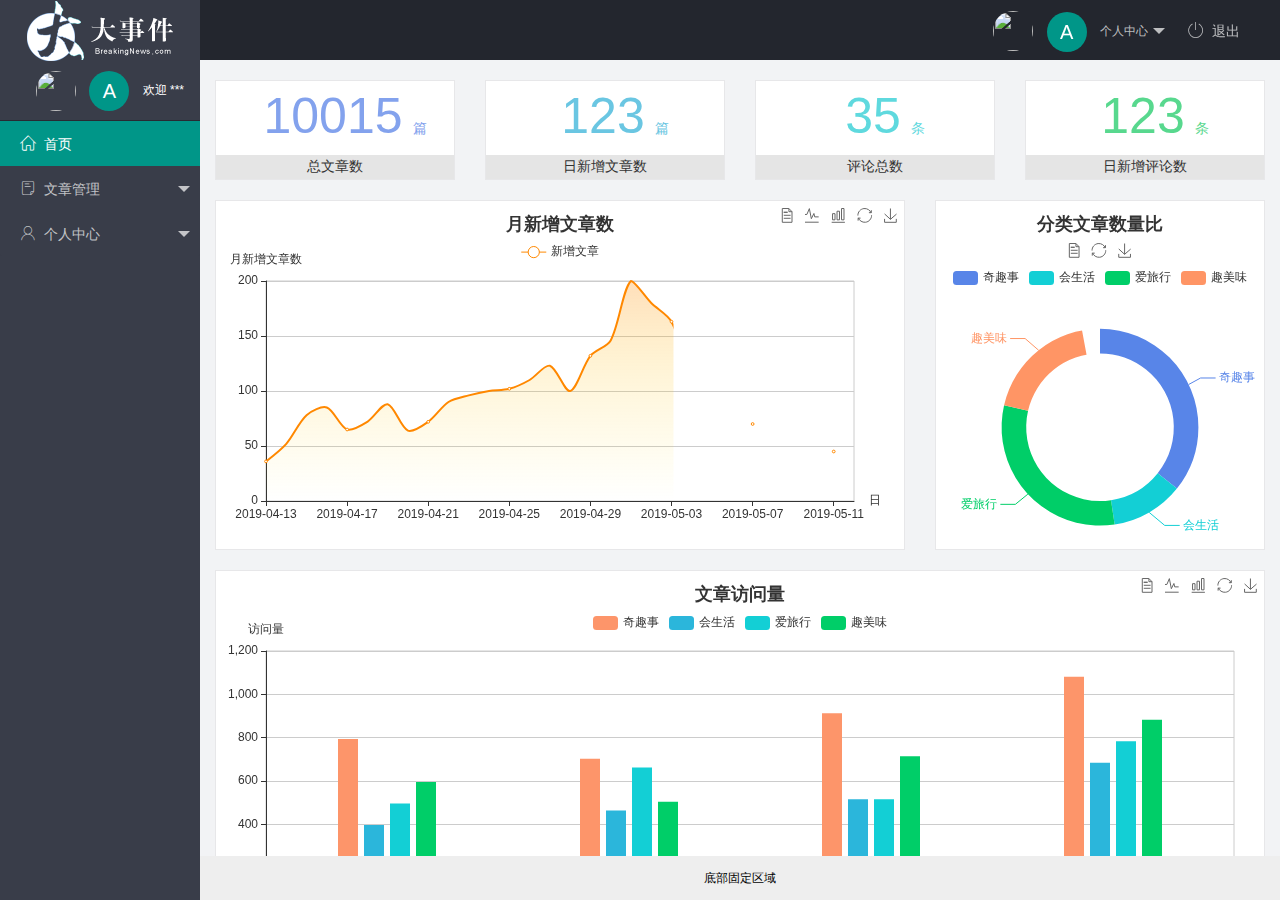
==== commit b9d98dd5: "完成了user的功能" ====
--- a/index.html
+++ b/index.html
@@ -38,9 +38,9 @@
                             个人中心
                         </a>
                         <dl class="layui-nav-child">
-                            <dd><a href="">基本资料</a></dd>
-                            <dd><a href="">更换头像</a></dd>
-                            <dd><a href="">重置密码</a></dd>
+                            <dd><a href="/user/user_info.html" target="fm">基本资料</a></dd>
+                            <dd><a href="/user/user_avatar.html" target="fm">更换头像</a></dd>
+                            <dd><a href="/user/user_pwd.html" target="fm">重置密码</a></dd>
                         </dl>
                     </li>
                     <li class="layui-nav-item" lay-header-event="menuRight" lay-unselect>
@@ -72,9 +72,12 @@
                         <li class="layui-nav-item">
                             <a href="javascript:;"><span class="iconfont icon-user"></span>个人中心</a>
                             <dl class="layui-nav-child">
-                                <dd><a href="javascript:;"><i class="layui-icon layui-icon-app"></i>基本资料</a></dd>
-                                <dd><a href="javascript:;"><i class="layui-icon layui-icon-app"></i>更换头像</a></dd>
-                                <dd><a href="javascript:;"><i class="layui-icon layui-icon-app"></i>重置密码</a></dd>
+                                <dd><a href="/user/user_info.html" target="fm"><i
+                                            class="layui-icon layui-icon-app"></i>基本资料</a></dd>
+                                <dd><a href="/user/user_avatar.html" target="fm"><i
+                                            class="layui-icon layui-icon-app"></i>更换头像</a></dd>
+                                <dd><a href="/user/user_pwd.html" target="fm"><i
+                                            class="layui-icon layui-icon-app"></i>重置密码</a></dd>
                             </dl>
                         </li>
                     </ul>
@@ -83,7 +86,8 @@
 
             <div class="layui-body">
                 <!-- 内容主体区域 -->
-                <iframe name="fm" src="/home/dashboard.html" frameborder="0"></iframe>
+                <iframe name="fm" src="/home/dashboard.html" frameborder="0">
+                </iframe>
             </div>
 
             <div class="layui-footer">
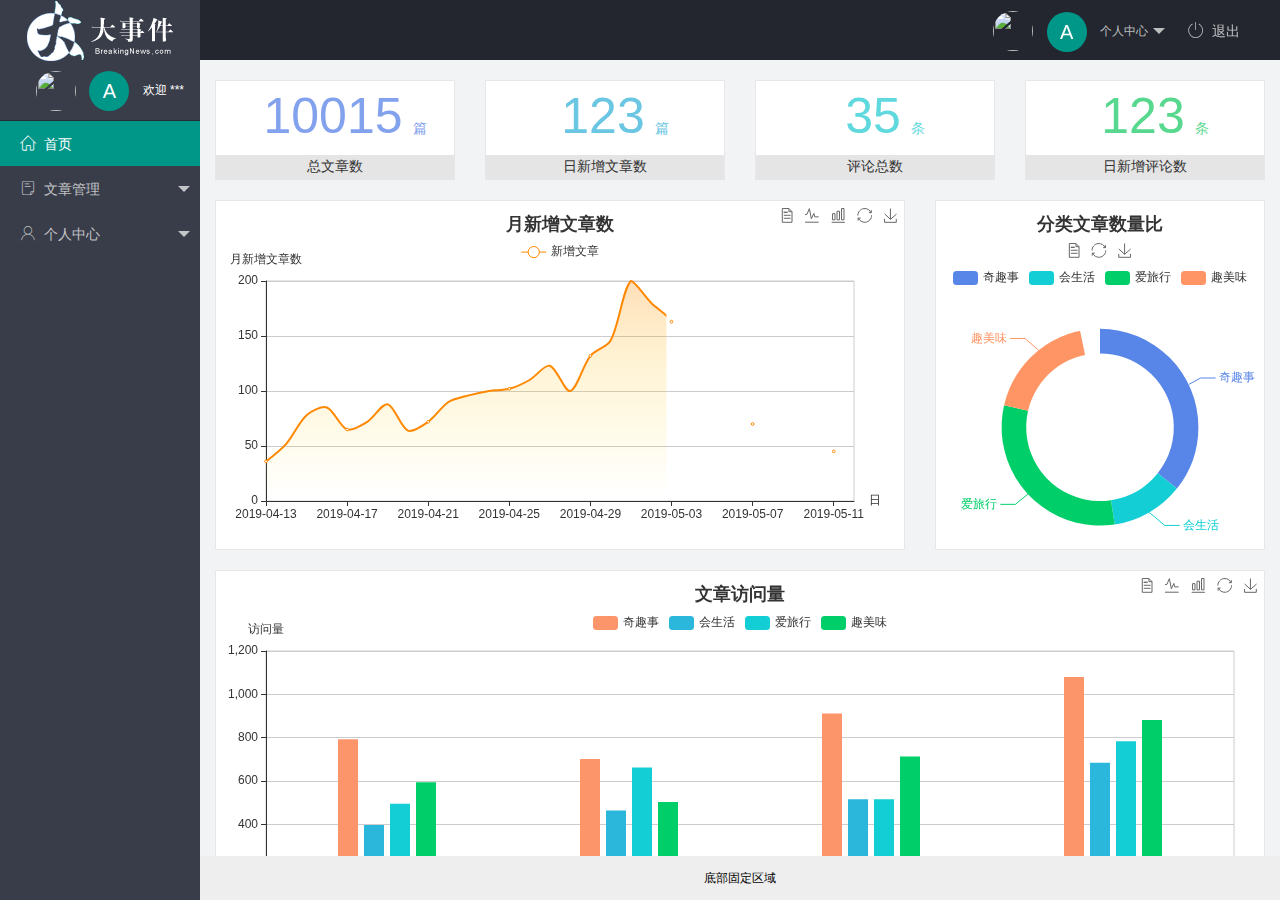
==== commit d12f1534: "完成了文章列表相关功能" ====
--- a/index.html
+++ b/index.html
@@ -64,9 +64,15 @@
                         <li class="layui-nav-item">
                             <a class="" href="javascript:;"><span class="iconfont icon-16"></span>文章管理</a>
                             <dl class="layui-nav-child">
-                                <dd><a href="javascript:;"><i class="layui-icon layui-icon-app"></i>文章类别</a></dd>
-                                <dd><a href="javascript:;"><i class="layui-icon layui-icon-app"></i>文章列表</a></dd>
-                                <dd><a href="javascript:;"><i class="layui-icon layui-icon-app"></i>发布文章</a></dd>
+                                <dd><a href="/article/art_cate.html" target="fm"><i
+                                            class="layui-icon layui-icon-app"></i>文章类别</a>
+                                </dd>
+                                <dd id="change"><a href="/article/art_list.html" target="fm"><i
+                                            class="layui-icon layui-icon-app"></i>文章列表</a>
+                                </dd>
+                                <dd><a href="/article/art_pub.html" target="fm"><i
+                                            class="layui-icon layui-icon-app"></i>发布文章</a>
+                                </dd>
                             </dl>
                         </li>
                         <li class="layui-nav-item">
